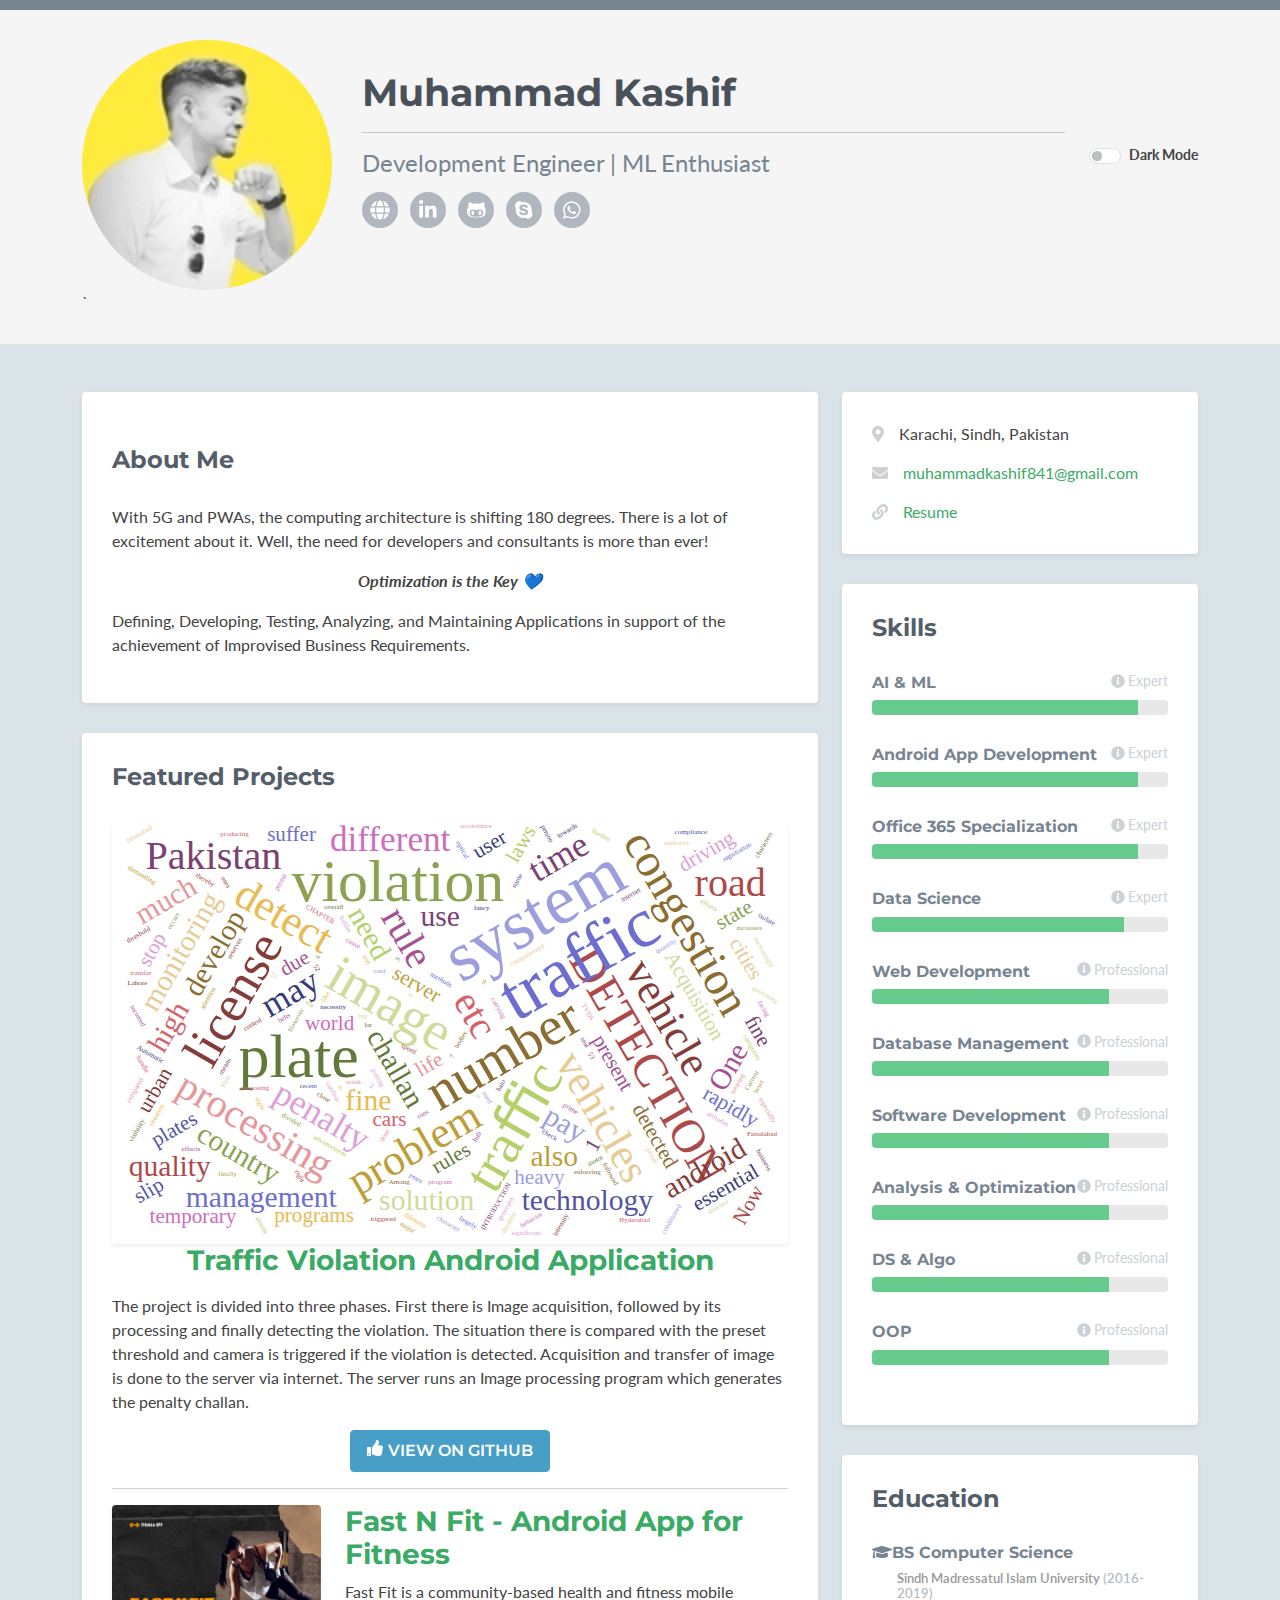
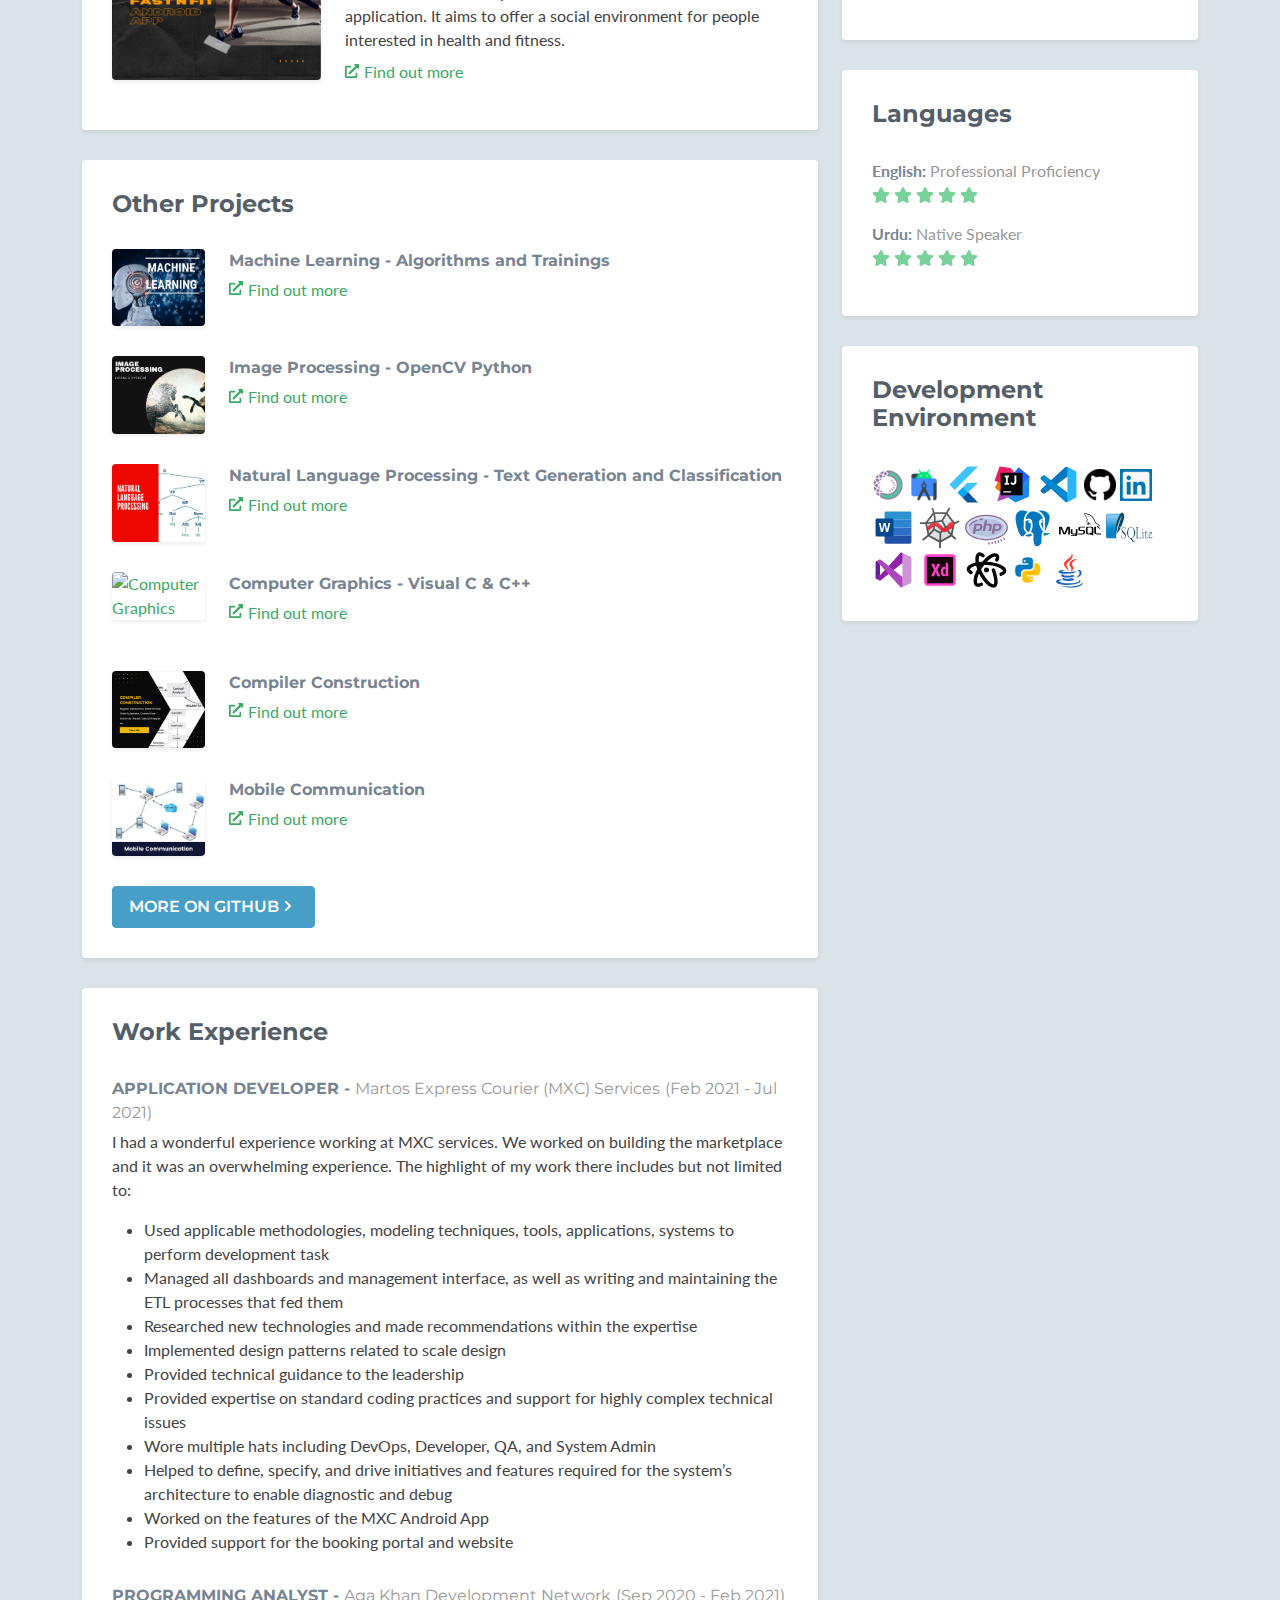
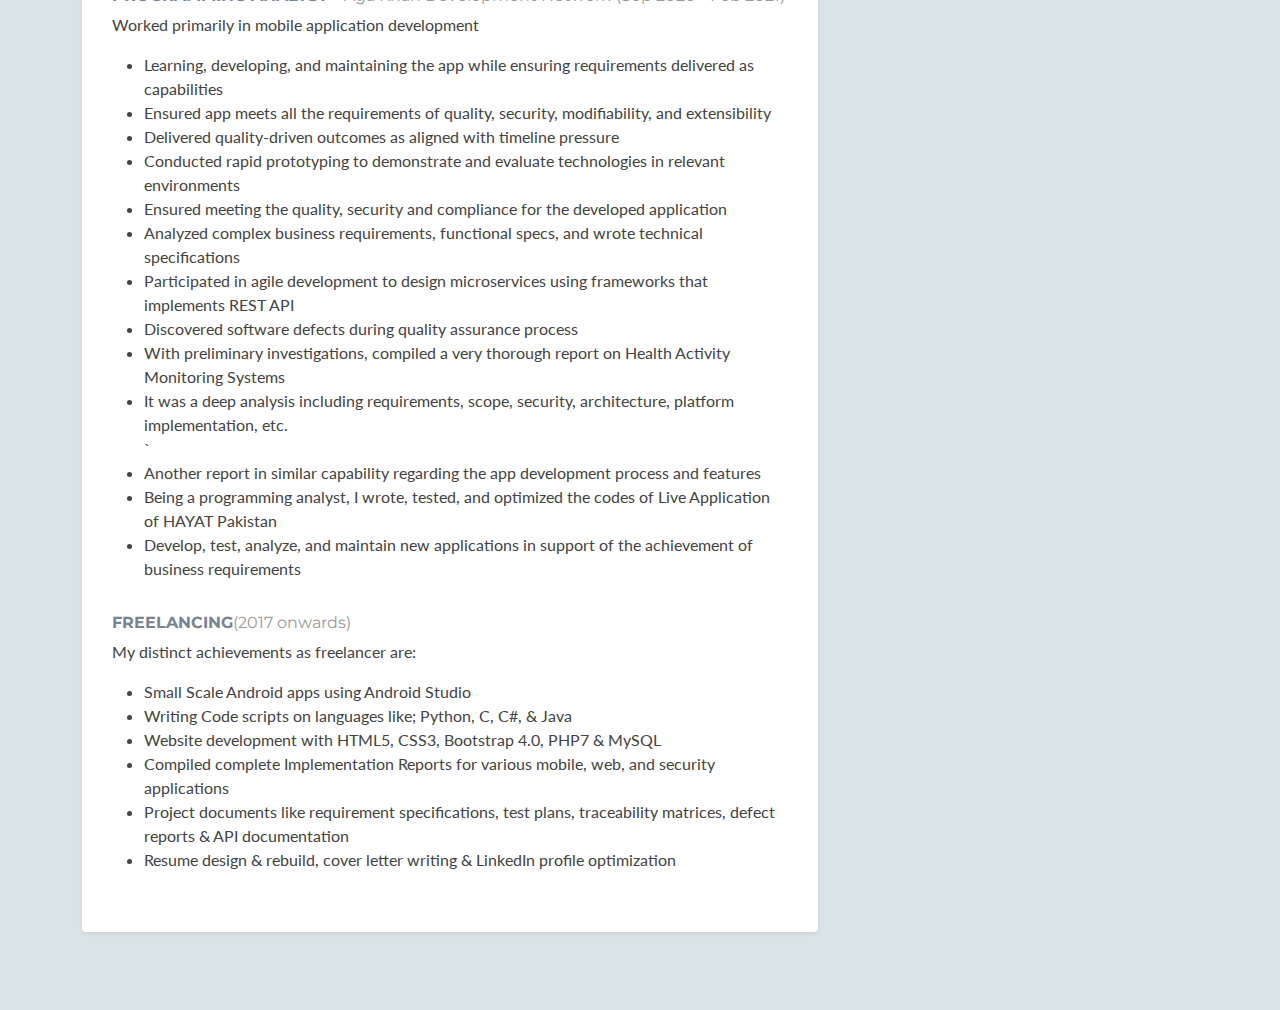
==== index.html @ ff256b2e "v1.0.04" ====
<!DOCTYPE html>
<html lang="en">
<head>
    <title>The Developer</title>
    <!-- Meta -->
    <meta charset="utf-8">
    <meta http-equiv="X-UA-Compatible" content="IE=edge">
    <meta name="viewport" content="width=device-width, initial-scale=1.0">
    <link rel="shortcut icon" href="favicon.jpg">  
    
    <link href='https://fonts.googleapis.com/css?family=Lato:300,400,300italic,400italic' rel='stylesheet' type='text/css'>
    <link href='https://fonts.googleapis.com/css?family=Montserrat:400,700' rel='stylesheet' type='text/css'> 
    
    <!-- FontAwesome JS -->
    <script defer src="assets/fontawesome/js/all.js"></script>
    
    <!-- Global CSS -->
    <link rel="stylesheet" href="assets/plugins/bootstrap/css/bootstrap.min.css">  
    
    <!-- github calendar css -->
    <link rel="stylesheet" href="assets/plugins/github-calendar/dist/github-calendar-responsive.css">
    <!-- github activity css -->  
    <link rel="stylesheet" href="https://cdnjs.cloudflare.com/ajax/libs/octicons/2.0.2/octicons.min.css">  
    <link rel="stylesheet" href="assets/plugins/github-activity/src/github-activity.css">

    <!-- Theme CSS -->  
    <link id="theme-style" rel="stylesheet" href="assets/css/styles.css">
    
</head> 

<body>
    <!-- ******HEADER****** --> 
    <header class="header">
        <div class="container">     
	        <div class="row align-items-center">
			    <div class="col">         
		            <img class="profile-image img-fluid float-start rounded-circle" src="assets/images/profile.png" alt="profile image" />
		            <div class="profile-content">
		                <h1 class="name">Muhammad Kashif</h1>
                        <hr class="divider" />
		                <h2 class="desc">Development Engineer | ML Enthusiast</h2>   
		                <ul class="social list-inline">
                            <li class="list-inline-item"><a href="https://kashifm777.github.io" target="_blank"><i class="fas fa-globe"></i></a></li>
		                    <li class="list-inline-item"><a href="https://www.linkedin.com/in/kashifm777/" target="_blank"><i class="fab fa-linkedin-in"></i></a></li>
		                    <li class="list-inline-item"><a href="https://github.com/kashifm777" target="_blank"><i class="fab fa-github-alt"></i></a></li>
                            <li class="list-inline-item"><a href="https://secure.skype.com/portal/profile" target="_blank"><i class="fab fa-skype"></i></a></li>
                            <li class="list-inline-item"><a href="tel:+923046928830" target="_blank"><i class="fab fa-whatsapp"></i></a></li>

		                </ul> 
		            </div><!--//profile-->
			    </div><!--//col-->

	            <div class="col-12 col-md-auto">
		            <div class="dark-mode-switch d-flex">
						<div class="form-check form-switch mx-auto mx-md-0">
							<input type="checkbox" class="form-check-input me-2" id="darkSwitch" />
							<label class="custom-control-label" for="darkSwitch">Dark Mode</label>
						</div>
			        </div><!--//dark-mode-switch-->     
	            </div><!--//col-->
	        </div><!--//row-->         `
        </div><!--//container-->
    </header><!--//header-->
    
    <div class="container sections-wrapper py-5">
        <div class="row">
            <div class="primary col-lg-8 col-12">
                <section class="about section">
                    <div class="section-inner shadow-sm rounded">
                        <h2 class="heading">About Me</h2>
                        <div class="content">
                            <p>With 5G and PWAs, the computing architecture is shifting 180 degrees. There is a lot of excitement about it. Well, the need for developers and consultants is more than ever!</p>
                            <center><b><i><p>Optimization is the Key 💙</p></i></b></center>
                            <p>Defining, Developing, Testing, Analyzing, and Maintaining Applications in support of the achievement of Improvised Business Requirements.</p>
                         
                        </div><!--//content-->
                    </div><!--//section-inner-->                 
                </section><!--//section-->
    
               <section class="featured section">
                    <div class="section-inner shadow-sm rounded">
                        <h2 class="heading">Featured Projects</h2>
                        <div class="content">    
                                               
                            <div class="item featured text-center">
                                
                                <div class="featured-image has-ribbon">
                                    <a href="https://github.com/kashifm777/Traffic-Violation-Detection-System-TVDS.git" target="_blank">
                                    <img class="img-fluid project-image rounded shadow-sm" src="assets/images/projects/TVDS-wordcloud.svg" alt="Wordcloud for Traffic Violation Detection Android Application" />
                                    </a>
                                    <!-- <div class="ribbon">
                                        <div class="text">New</div>
                                    </div> -->
                                </div>
                                
                                <h3 class="title mb-3"><a href="https://github.com/kashifm777/Traffic-Violation-Detection-System-TVDS.git" target="_blank">Traffic Violation Android Application</a></h3>
                                    
                                <div class="desc text-start">                                    
                                    <p>The project is divided into three phases. First there is Image acquisition, followed by its processing and finally detecting the violation. The situation there is compared with the preset threshold and camera is triggered if the violation is detected. Acquisition and transfer of image is done to the server via internet. The server runs an Image processing program which generates the penalty challan.</p>
                                </div><!--//desc-->         
                                <a class="btn btn-cta-secondary" href="https://github.com/kashifm777/Traffic-Violation-Detection-System-TVDS.git" target="_blank"><i class="fas fa-thumbs-up"></i>View on GitHub</a>                 
                            </div><!--//item-->

                            <hr class="divider" />
                            
                            <!-- Fast N Fit -->
                            <div class="item row">
                                <a class="col-md-4 col-12" href="https://github.com/kashifm777/Fast-Fit.git" target="_blank">
                                <img class="img-fluid project-image rounded shadow-sm" src="assets/images/projects/Fast N Fit.png" alt="Fast N Fit" />
                                </a>
                                <div class="desc col-md-8 col-12">
                                    <h3 class="title"><a href="https://github.com/kashifm777/Fast-Fit.git" target="_blank">Fast N Fit - Android App for Fitness</a></h3>
                                    <p class="mb-2">Fast Fit is a community-based health and fitness mobile application. It aims to offer a social environment for people interested in health and fitness.</p>
                                    <p><a class="more-link" href="https://github.com/kashifm777/Fast-Fit.git" target="_blank"><i class="fas fa-external-link-alt"></i>Find out more</a></p>
                                </div><!--//desc-->                          
                            </div><!--//item-->
                        
                        </div><!--//content-->  
                    </div><!--//section-inner-->                
                </section><!--//section-->
                
                <section class="projects section">
                    <div class="section-inner shadow-sm rounded">
                        <h2 class="heading">Other Projects</h2>
                        <div class="content">

                            <!-- Machine Learning -->
                            <div class="item row">
                                <a class="col-md-2 col-12" href="https://github.com/kashifm777/Machine-Learning.git" target="_blank">
                                <img class="img-fluid project-image rounded shadow-sm" src="assets/images/projects/ML.png" alt="Machine Learning" />
                                </a>
                                <div class="desc col-md-10 col-12">
                                    <h3 class="title">Machine Learning - Algorithms and Trainings</h3>
                                    <p><a class="more-link" href="https://github.com/kashifm777/Machine-Learning.git" target="_blank"><i class="fas fa-external-link-alt"></i>Find out more</a></p>
                                </div><!--//desc-->                          
                            </div><!--//item-->

                            <!-- Image Processing -->
                            <div class="item row">
                                <a class="col-md-2 col-12" href="https://github.com/kashifm777/Image-Processing.git" target="_blank">
                                <img class="img-fluid project-image rounded shadow-sm" src="assets/images/projects/Image Processing.png" alt="Image Processing" />
                                </a>
                                <div class="desc col-md-10 col-12">
                                    <h3 class="title">Image Processing - OpenCV Python</h3>
                                    <p><a class="more-link" href="https://github.com/kashifm777/Image-Processing.git" target="_blank"><i class="fas fa-external-link-alt"></i>Find out more</a></p>
                                </div><!--//desc-->                          
                            </div><!--//item-->
                            
                            <!-- Natural Language Processing -->
                            <div class="item row">
                                <a class="col-md-2 col-12" href="https://github.com/kashifm777/Natural-Language-Processing.git" target="_blank">
                                <img class="img-fluid project-image rounded shadow-sm" src="assets/images/projects/NLP.png" alt="Natural Language Processing" />
                                </a>
                                <div class="desc col-md-10 col-12">
                                    <h3 class="title">Natural Language Processing - Text Generation and Classification</h3>
                                    <p><a class="more-link" href="https://github.com/kashifm777/Natural-Language-Processing.git" target="_blank"><i class="fas fa-external-link-alt"></i>Find out more</a></p>
                                </div><!--//desc-->                          
                            </div><!--//item-->

                            <!-- Computer Graphics -->
                            <div class="item row">
                                <a class="col-md-2 col-12" href="https://github.com/kashifm777/Computer-Graphics.git" target="_blank">
                                <img class="img-fluid project-image rounded shadow-sm" src="assets/images/projects/CG.png" alt="Computer Graphics" />
                                </a>
                                <div class="desc col-md-10 col-12">
                                    <h3 class="title">Computer Graphics - Visual C & C++</h3>
                                    <p><a class="more-link" href="https://github.com/kashifm777/Computer-Graphics.git" target="_blank"><i class="fas fa-external-link-alt"></i>Find out more</a></p>
                                </div><!--//desc-->                          
                            </div><!--//item-->

                            <!-- Compiler Construction -->
                            <div class="item row">
                                <a class="col-md-2 col-12" href="https://github.com/kashifm777/Compiler-Construction.git" target="_blank">
                                <img class="img-fluid project-image rounded shadow-sm" src="assets/images/projects/CC.png" alt="Compiler Construction" />
                                </a>
                                <div class="desc col-md-10 col-12">
                                    <h3 class="title">Compiler Construction</h3>
                                    <p><a class="more-link" href="https://github.com/kashifm777/Compiler-Construction.git" target="_blank"><i class="fas fa-external-link-alt"></i>Find out more</a></p>
                                </div><!--//desc-->                          
                            </div><!--//item-->

                            <!-- Mobile Communication -->
                            <div class="item row">
                                <a class="col-md-2 col-12" href="https://github.com/kashifm777/Mobile-Communication.git" target="_blank">
                                <img class="img-fluid project-image rounded shadow-sm" src="assets/images/projects/MC.png" alt="Mobile Communication" />
                                </a>
                                <div class="desc col-md-10 col-12">
                                    <h3 class="title">Mobile Communication</h3>
                                    <p><a class="more-link" href="https://github.com/kashifm777/Mobile-Communication.git" target="_blank"><i class="fas fa-external-link-alt"></i>Find out more</a></p>
                                </div><!--//desc-->                          
                            </div><!--//item-->
                            
                            <a class="btn btn-cta-secondary" href="https://github.com/kashifm777">More on GitHub <i class="fas fa-chevron-right pt-1"></i></a>
                            
                        </div><!--//content-->  
                    </div><!--//section-inner-->                 
                </section><!--//section-->
                
                <section class="experience section">
                    <div class="section-inner shadow-sm rounded">
                        <h2 class="heading">Work Experience</h2>
                        <div class="content">

                            <div class="item">
                                <h3 class="title">APPLICATION DEVELOPER - <span class="place">Martos Express Courier (MXC) Services</span> <span class="year">(Feb 2021 - Jul 2021)</span></h3>
                                <p>I had a wonderful experience working at MXC services. We worked on building the marketplace and it was an overwhelming experience. The highlight of my work there includes but not limited to:</p>
                                <ul>
                                    <li>Used applicable methodologies, modeling techniques, tools, applications, systems to perform development task</li>
                                    <li>Managed all dashboards and management interface, as well as writing and maintaining the ETL processes that fed them</li>
                                    <li>Researched new technologies and made recommendations within the expertise</li>
                                    <li>Implemented design patterns related to scale design</li>
                                    <li>Provided technical guidance to the leadership</li>
                                    <li>Provided expertise on standard coding practices and support for highly complex technical issues</li>
                                    <li>Wore multiple hats including DevOps, Developer, QA, and System Admin</li>
                                    <li>Helped to define, specify, and drive initiatives and features required for the system’s architecture to enable diagnostic and debug</li>
                                    <li>Worked on the features of the MXC Android App</li>
                                    <li>Provided support for the booking portal and website</li>
                                </ul>
                            </div><!--//item-->

                            <div class="item">
                                <h3 class="title">PROGRAMMING ANALYST - <span class="place">Aga Khan Development Network</span> <span class="year">(Sep 2020 - Feb 2021)</span></h3>
                                <p>Worked primarily in mobile application development</p>
                                <ul>
                                    <li>Learning, developing, and maintaining the app while ensuring requirements delivered as capabilities</li>
                                    <li>Ensured app meets all the requirements of quality, security, modifiability, and extensibility</li>
                                    <li>Delivered quality-driven outcomes as aligned with timeline pressure</li>
                                    <li>Conducted rapid prototyping to demonstrate and evaluate technologies in relevant environments</li>
                                    <li>Ensured meeting the quality, security and compliance for the developed application</li>
                                    <li>Analyzed complex business requirements, functional specs, and wrote technical specifications</li>
                                    <li>Participated in agile development to design microservices using frameworks that implements REST API</li>
                                    <li>Discovered software defects during quality assurance process</li>
                                    <li>With preliminary investigations, compiled a very thorough report on Health Activity Monitoring Systems</li>
                                    <li>It was a deep analysis including requirements, scope, security, architecture, platform implementation, etc.</li>`
                                    <li>Another report in similar capability regarding the app development process and features</li>
                                    <li>Being a programming analyst, I wrote, tested, and optimized the codes of Live Application of HAYAT Pakistan</li>
                                    <li>Develop, test, analyze, and maintain new applications in support of the achievement of business requirements</li>
                                </ul>
                            </div><!--//item-->
                            
                            <div class="item">
                                <h3 class="title">FREELANCING<span class="year">(2017 onwards)</span></h3>
                                <p>My distinct achievements as freelancer are:</p>
                                <ul>
                                    <li>Small Scale Android apps using Android Studio</li>
                                    <li>Writing Code scripts on languages like; Python, C, C#, & Java</li>
                                    <li>Website development with HTML5, CSS3, Bootstrap 4.0, PHP7 & MySQL</li>
                                    <li>Compiled complete Implementation Reports for various mobile, web, and security applications </li>
                                    <li>Project documents like requirement specifications, test plans, traceability matrices, defect reports & API documentation</li>
                                    <li>Resume design & rebuild, cover letter writing & LinkedIn profile optimization </li>
                                </ul>
                            </div><!--//item-->
                            
                        </div><!--//content-->  
                    </div><!--//section-inner-->                 
                </section><!--//section-->
            </div><!--//primary-->

            <div class="secondary col-lg-4 col-12">
                 <aside class="info aside section">
                    <div class="section-inner shadow-sm rounded">
                        <h2 class="heading sr-only">Basic Information</h2>
                        <div class="content">
                            <ul class="list-unstyled">
                                <li><i class="fas fa-map-marker-alt"></i><span class="sr-only">Location:</span>Karachi, Sindh, Pakistan</li>
                                <li><i class="fas fa-envelope"></i><span class="sr-only">Email:</span><a href="mailto:muhammadkashif841@gmail.com">muhammadkashif841@gmail.com</a></li>
                                <li><i class="fas fa-link"></i><span class="sr-only">Website:</span><a href="https://drive.google.com/file/d/1imr4OR6tXhE0sxUTLvuQsfo_2M11fZoi/view?usp=sharing" target="_blank">Resume</a></li>
                            </ul>
                        </div><!--//content-->  
                    </div><!--//section-inner-->                 
                </aside><!--//aside-->
                
                <aside class="skills aside section">
                    <div class="section-inner shadow-sm rounded">
                        <h2 class="heading">Skills</h2>
                        <div class="content">
                            <p class="intro"></p>
                            
                            <div class="skillset">
                               
                                <div class="item">
                                    <h3 class="level-title">AI &amp; ML<span class="level-label" data-bs-toggle="tooltip" data-bs-placement="left" title="Artificial Intelligence and Machine Learning"><i class="fas fa-info-circle"></i>Expert</span></h3>
                                    <div class="level-bar progress">
									    <div class="progress-bar level-bar-inner" role="progressbar" style="width: 90%" aria-valuenow="90"  aria-valuemin="0" aria-valuemax="90"></div>
									</div><!--//level-bar-->                               
                                </div><!--//item-->
                                
                                <div class="item">
                                    <h3 class="level-title">Android App Development<span class="level-label" data-bs-toggle="tooltip" data-bs-placement="left" title="Android Application Development with Flutter and Java "><i class="fas fa-info-circle"></i>Expert</span></h3>
                                    <div class="level-bar progress">
									    <div class="progress-bar level-bar-inner" role="progressbar" style="width: 90%" aria-valuenow="90"  aria-valuemin="0" aria-valuemax="90"></div>
									</div><!--//level-bar-->                                   
                                </div><!--//item-->
                                
                                <div class="item">
                                    <h3 class="level-title">Office 365 Specialization<span class="level-label" data-bs-toggle="tooltip" data-bs-placement="left" title="Microsoft Office 365 Specialization"><i class="fas fa-info-circle"></i>Expert</span></h3>
                                    <div class="level-bar progress">
									    <div class="progress-bar level-bar-inner" role="progressbar" style="width: 90%" aria-valuenow="90"  aria-valuemin="0" aria-valuemax="90"></div>
									</div><!--//level-bar-->                                  
                                </div><!--//item-->

                                <div class="item">
                                    <h3 class="level-title">Data Science<span class="level-label" data-bs-toggle="tooltip" data-placement="left" title="Data Science and Web scraping"><i class="fas fa-info-circle"></i>Expert</span></h3>
                                    <div class="level-bar progress">
									    <div class="progress-bar level-bar-inner" role="progressbar" style="width: 85%" aria-valuenow="85"  aria-valuemin="0" aria-valuemax="85"></div>
									</div><!--//level-bar-->                                  
                                </div><!--//item-->

                                <div class="item">
                                    <h3 class="level-title">Web Development<span class="level-label" data-bs-toggle="tooltip" data-bs-placement="left" title="Website Development with HTML5, CSS3, Bootstrap & PHP "><i class="fas fa-info-circle"></i>Professional</span></h3>
                                    <div class="level-bar progress">
									    <div class="progress-bar level-bar-inner" role="progressbar" style="width: 80%" aria-valuenow="80"  aria-valuemin="0" aria-valuemax="80"></div>
									</div><!--//level-bar-->                                  
                                </div><!--//item-->

                                <div class="item">
                                    <h3 class="level-title">Database Management<span class="level-label" data-bs-toggle="tooltip" data-placement="left" title="Database Management Systems (Postgresql, MySQL, SQLite)"><i class="fas fa-info-circle"></i>Professional</span></h3>
                                    <div class="level-bar progress">
									    <div class="progress-bar level-bar-inner" role="progressbar" style="width: 80%" aria-valuenow="80"  aria-valuemin="0" aria-valuemax="80"></div>
									</div><!--//level-bar-->                                  
                                </div><!--//item-->

                                <div class="item">
                                    <h3 class="level-title">Software Development<span class="level-label" data-bs-toggle="tooltip" data-placement="left" title="Software Development and Management Lifecycle"><i class="fas fa-info-circle"></i>Professional</span></h3>
                                    <div class="level-bar progress">
									    <div class="progress-bar level-bar-inner" role="progressbar" style="width: 80%" aria-valuenow="80"  aria-valuemin="0" aria-valuemax="80"></div>
									</div><!--//level-bar-->                                  
                                </div><!--//item-->
                                
                                <div class="item">
                                    <h3 class="level-title">Analysis &amp; Optimization<span class="level-label" data-bs-toggle="tooltip" data-placement="left" title="Programming Analysis and Code Optimization"><i class="fas fa-info-circle"></i>Professional</span></h3>
                                    <div class="level-bar progress">
									    <div class="progress-bar level-bar-inner" role="progressbar" style="width: 80%" aria-valuenow="80"  aria-valuemin="0" aria-valuemax="80"></div>
									</div><!--//level-bar-->                                  
                                </div><!--//item-->

                                <div class="item">
                                    <h3 class="level-title">DS &amp; Algo<span class="level-label" data-bs-toggle="tooltip" data-placement="left" title="Data Structures and Algorithms"><i class="fas fa-info-circle"></i>Professional</span></h3>
                                    <div class="level-bar progress">
									    <div class="progress-bar level-bar-inner" role="progressbar" style="width: 80%" aria-valuenow="80"  aria-valuemin="0" aria-valuemax="80"></div>
									</div><!--//level-bar-->                                  
                                </div><!--//item-->

                                <div class="item">
                                    <h3 class="level-title">OOP<span class="level-label" data-bs-toggle="tooltip" data-placement="left" title="Object Oriented Programming"><i class="fas fa-info-circle"></i>Professional</span></h3>
                                    <div class="level-bar progress">
									    <div class="progress-bar level-bar-inner" role="progressbar" style="width: 80%" aria-valuenow="80"  aria-valuemin="0" aria-valuemax="80"></div>
									</div><!--//level-bar-->                                  
                                </div><!--//item-->
                            </div>              
                        </div><!--//content-->  
                    </div><!--//section-inner-->                 
                </aside><!--//section-->

                <aside class="education aside section">
                    <div class="section-inner shadow-sm rounded">
                        <h2 class="heading">Education</h2>
                        <div class="content">
                            <div class="item">                      
                                <h3 class="title"><i class="fas fa-graduation-cap"></i>BS Computer Science</h3>
                                <h4 class="university">Sindh Madressatul Islam University <span class="year">(2016-2019)</span></h4>
                            </div><!--//item-->
                        </div><!--//content-->
                    </div><!--//section-inner-->
                </aside><!--//section-->
                            
                <aside class="languages aside section">
                    <div class="section-inner shadow-sm rounded">
                        <h2 class="heading">Languages</h2>
                        <div class="content">
                            <ul class="list-unstyled">
                                <li class="item">
                                    <span class="title"><strong>English:</strong></span>
                                    <span class="level">Professional Proficiency <br class="visible-xs"/> <i class="fas fa-star"></i> <i class="fas fa-star"></i> <i class="fas fa-star"></i> <i class="fas fa-star"></i> <i class="fas fa-star"></i> </span>
                                </li><!--//item-->
                                <li class="item">
                                    <span class="title"><strong>Urdu:</strong></span>
                                    <span class="level">Native Speaker <br class="visible-sm visible-xs"/> <i class="fas fa-star"></i> <i class="fas fa-star"></i> <i class="fas fa-star"></i> <i class="fas fa-star"></i> <i class="fas fa-star"></i></span>
                                </li><!--//item-->
                            </ul>
                        </div><!--//content-->
                    </div><!--//section-inner-->
                </aside><!--//section-->
                
                <aside class="dev envaside section">
                    <div class="section-inner shadow-sm rounded">
                        <h2 class="heading">Development Environment</h2>
                        <!-- first row -->
                        <a href="https://www.anaconda.com"><img class="development-icon" src="assets/images/icons/anaconda.png" alt="Anaconda icon" /></a>
                        <a href="https://developer.android.com"><img class="development-icon" src="assets/images/icons/android.png" alt="Android Studio icon" /></a>
                        <a href="https://flutter.dev"><img class="development-icon" src="assets/images/icons/flutter.svg" alt="Flutter icon" /></a>
                        <a href="https://www.jetbrains.com/idea/"><img class="development-icon" src="assets/images/icons/intellij-idea.svg" alt="intellij-idea" /></a>
                        <a href="https://code.visualstudio.com"><img class="development-icon" src="assets/images/icons/visual-studio-code-2019.svg" alt="visual-studio-code icon" /></a>
                        <a href="https://github.com"><img class="development-icon" src="assets/images/icons/github.png" alt="GitHub icon" /></a>
                        <a href="https://www.linkedin.com"><img class="development-icon" src="assets/images/icons/linkedin.png" alt="LinkedIn icon" /></a>

                        <!-- second row -->
                        <a href="https://www.office.com/launch/word"><img class="development-icon" src="assets/images/icons/microsoft-word-2019.svg" alt="MS Word Icon" /></a>
                        <a href="https://www.spyder-ide.org"><img class="development-icon" src="assets/images/icons/spyder-ide.svg" alt="Spyder Icon" /></a>
                        <a href="https://www.php.net"><img class="development-icon" src="assets/images/icons/php-logo.svg" alt="php icon" /></a>
                        <a href="https://www.postgresql.org"><img class="development-icon" src="assets/images/icons/postgresql.svg" alt="PostgreSQL icon" /></a>
                        <a href="https://www.mysql.com"><img class="development-icon" src="assets/images/icons/mysql-logo.svg" alt="MySQL icon" /></a>
                        <a href="https://www.sqlite.org"><img class="development-icon" src="assets/images/icons/sqlite.png" alt="SQLite icon" /></a>
                        <a href="https://visualstudio.microsoft.com/"><img class="development-icon" src="assets/images/icons/visual-studio-2019.svg " alt="Visual Studio icon" /></a>
                
                        <!-- third row -->
                        <a href="https://www.adobe.com/products/xd.html"><img class="development-icon" src="assets/images/icons/adobe-xd.svg" alt="adobe xd icon" /></a>
                        <a href="https://atom.io"><img class="development-icon" src="assets/images/icons/atom-editor.svg" alt="atom icon" /></a>
                        <a href="https://www.python.org"><img class="development-icon" src="assets/images/icons/python.png" alt="Python icon" /></a>
                        <a href="https://www.java.com/"><img class="development-icon" src="assets/images/icons/java.svg" alt="Java Icon" /></a>                        
                    </div><!--//section-inner-->
                </aside><!--//section-->
            </div><!--//secondary-->    
        </div><!--//row-->
    </div><!--//masonry-->
    
    
 
    <!-- Javascript -->          
    <script type="text/javascript" src="assets/plugins/popper.min.js"></script> 
    <script type="text/javascript" src="assets/plugins/bootstrap/js/bootstrap.min.js"></script>    
    <script type="text/javascript" src="assets/plugins/vanilla-rss/dist/rss.global.min.js"></script>  
    
    <!-- Custom js -->
    <script type="text/javascript" src="assets/js/main.js"></script>

    <script type="text/javascript" src="assets/plugins/dark-mode-switch/dark-mode-switch.min.js"></script> 

    <!-- github calendar plugin -->
    <script type="text/javascript" src="assets/plugins/github-calendar/dist/github-calendar.min.js"></script>

    <!-- github activity plugin -->
    <script type="text/javascript" src="//cdnjs.cloudflare.com/ajax/libs/mustache.js/0.7.2/mustache.min.js"></script>
    <script type="text/javascript" src="assets/plugins/github-activity/src/github-activity.js"></script>

               
</body>
</html>
---- assets/plugins/github-calendar/dist/github-calendar-responsive.css ----
:root {
  --color-calendar-graph-day-bg: #dddbdb;
  --color-calendar-graph-day-L1-bg: #39dd34;
  --color-calendar-graph-day-L2-bg: #45a045;
  --color-calendar-graph-day-L3-bg: #047526;
  --color-calendar-graph-day-L4-bg: #0a4208;
}

rect.ContributionCalendar-day[data-level='0'] {
    fill: var(--color-calendar-graph-day-bg);
}

rect.ContributionCalendar-day[data-level='1'] {
    fill: var(--color-calendar-graph-day-L1-bg);
}

rect.ContributionCalendar-day[data-level='2'] {
    fill: var(--color-calendar-graph-day-L2-bg);
}

rect.ContributionCalendar-day[data-level='3'] {
    fill: var(--color-calendar-graph-day-L3-bg);
}

rect.ContributionCalendar-day[data-level='4'] {
    fill: var(--color-calendar-graph-day-L4-bg);
}

.calendar .width-full > .float-left {
    display: none;
}

.calendar {
    font-family: Helvetica, arial;
    border: 1px solid #DDDDDD;
    border-radius: 3px;
    min-height: 243px;
    text-align: center;
    margin: 0 auto;
}

.calendar-graph text.wday,
.calendar-graph text.month {
    font-size: 10px;
    fill: #aaa;
}

.contrib-legend {
    text-align: right;
    padding: 0 14px 10px 0;
    display: inline-block;
    float: right;
}

.contrib-legend .legend {
    display: inline-block;
    list-style: none;
    margin: 0 5px;
    position: relative;
    bottom: -1px;
    padding: 0;
}

.contrib-legend .legend li {
    display: inline-block;
    width: 10px;
    height: 10px;
}

.text-small {
    font-size: 12px;
    color: #767676;
}

.calendar-graph {
    padding: 5px 0 0;
    text-align: center;
}

.contrib-column {
    padding: 15px 0;
    text-align: center;
    border-left: 1px solid #ddd;
    border-top: 1px solid #ddd;
    font-size: 11px;
}

.contrib-column-first {
    border-left: 0;
}

.table-column {
    display: table-cell;
    width: 1%;
    padding-right: 10px;
    padding-left: 10px;
    vertical-align: top;
}

.contrib-number {
    font-weight: 300;
    line-height: 1.3em;
    font-size: 24px;
    display: block;
    color: #333;
}

.calendar img.spinner {
    width: 70px;
    margin-top: 50px;
    min-height: 70px;
}

.monospace {
    text-align: center;
    color: #000;
    font-family: monospace;
}

.monospace a {
    color: #1D75AB;
    text-decoration: none;
}

.contrib-footer {
    font-size: 11px;
    padding: 0 10px 12px;
    text-align: left;
    width: 100%;
    box-sizing: border-box;
    height: 26px;
}

.left.text-muted {
    float: left;
    margin-left: 9px;
    color: #767676;
}
.left.text-muted a {
    color: #4078c0;
    text-decoration: none;
}
.left.text-muted a:hover,
.monospace a:hover {
    text-decoration: underline;
}

h2.f4.text-normal.mb-3 {
    display: none;
}

.float-left.text-gray {
    float: left;
}
#user-activity-overview{
    display:none;
}

.day-tooltip {
    white-space: nowrap;
    position: absolute;
    z-index: 99999;
    padding: 10px;
    font-size: 12px;
    color: #959da5;
    text-align: center;
    background: rgba(0,0,0,.85);
    border-radius: 3px;
    display: none;
    pointer-events: none;
}
.day-tooltip strong {
    color: #dfe2e5;
}
.day-tooltip.is-visible {
    display: block;
}
.day-tooltip:after {
    position: absolute;
    bottom: -10px;
    left: 50%;
    width: 5px;
    height: 5px;
    box-sizing: border-box;
    margin: 0 0 0 -5px;
    content: " ";
    border: 5px solid transparent;
    border-top-color: rgba(0,0,0,.85)
}

text.ContributionCalendar-label {
    fill: #ccc;
    font-size: 11px;
}
---- assets/plugins/github-activity/src/github-activity.css ----
/*!
 * GitHub Activity Stream - v0.1.4 - 10/7/2015
 * https://github.com/caseyscarborough/github-activity
 *
 * Copyright (c) 2015 Casey Scarborough
 * MIT License
 * http://opensource.org/licenses/MIT
 */

.gha-feed {
  width: 100%;
  height: 100%;
  background: #fff;
  font-weight: bold;
  font-size: 14px;
  font-family: Helvetica, arial, freesans, clean, sans-serif;
  line-height: 1.3;
  overflow-y: auto;
  border: 1px solid #ddd;
}

.gha-feed, .gha-feed h2, .gha-feed h3, .gha-feed p, .gha-feed ul, .gha-feed li {
  margin: 0;
  padding: 0;
}

.gha-feed ul {
  list-style-type: none;
  padding: 0;
  margin: 0;
}

.gha-feed li {
  list-style-type: none;
  line-height: 1.4;
}

.gha-feed small{
  color: #666;
  font-weight: normal;
  font-size: 13px;
}

.gha-feed small a {
  font-weight: normal;
}

.gha-feed small a .more-commits { font-size: 11px; }

span.gha-time {
  color: #bbb;
  font-weight: normal; 
  font-size: 12px; 
}

.gha-feed a {
  color: #4183c4;
  text-decoration: none;
  font-weight: bold;
}

.gha-feed a:hover {
  text-decoration: underline;
}

.gha-feed pre {
  padding: 0;
  border: 0;
  border-radius: 0;
  box-shadow: 1px 1px 4px #bbb;
  color: white;
}

.gha-header {
  position: absolute;
  top: 1px;
  left: 1px;
  width: calc(100% - 20px);
  padding: 10px;
  height: 67px;
  border-bottom: 1px solid #ddd;
  background: #ffffff; /* Old browsers */
  background: -moz-linear-gradient(top,  #ffffff 0%, #f4f4f4 100%); /* FF3.6+ */
  background: -webkit-gradient(linear, left top, left bottom, color-stop(0%,#ffffff), color-stop(100%,#f4f4f4)); /* Chrome,Safari4+ */
  background: -webkit-linear-gradient(top,  #ffffff 0%,#f4f4f4 100%); /* Chrome10+,Safari5.1+ */
  background: -o-linear-gradient(top,  #ffffff 0%,#f4f4f4 100%); /* Opera 11.10+ */
  background: -ms-linear-gradient(top,  #ffffff 0%,#f4f4f4 100%); /* IE10+ */
  background: linear-gradient(to bottom,  #ffffff 0%,#f4f4f4 100%); /* W3C */
  filter: progid:DXImageTransform.Microsoft.gradient( startColorstr='#ffffff', endColorstr='#f4f4f4',GradientType=0 ); /* IE6-9 */
}

.gha-footer {
  position: absolute;
  bottom: -1px;
  left: 1px;
  padding: 5px;
  border-top: 1px solid #ddd;
  height: 16px;
  width: calc(100% - 15px);
  background: #ffffff; /* Old browsers */
  background: -moz-linear-gradient(top,  #ffffff 0%, #f4f4f4 100%); /* FF3.6+ */
  background: -webkit-gradient(linear, left top, left bottom, color-stop(0%,#ffffff), color-stop(100%,#f4f4f4)); /* Chrome,Safari4+ */
  background: -webkit-linear-gradient(top,  #ffffff 0%,#f4f4f4 100%); /* Chrome10+,Safari5.1+ */
  background: -o-linear-gradient(top,  #ffffff 0%,#f4f4f4 100%); /* Opera 11.10+ */
  background: -ms-linear-gradient(top,  #ffffff 0%,#f4f4f4 100%); /* IE10+ */
  background: linear-gradient(to bottom,  #ffffff 0%,#f4f4f4 100%); /* W3C */
  filter: progid:DXImageTransform.Microsoft.gradient( startColorstr='#ffffff', endColorstr='#f4f4f4',GradientType=0 ); /* IE6-9 */
  color: #495961;
  font-size: 13px;
  padding-left: 10px;
}

.gha-footer a {
  float: right;
  color: #495961;
  padding-right: 20px;
  font-size: 13px;
  font-weight: bold;
}

.gha-footer a:hover { text-decoration: none; }
.gha-header a:hover { text-decoration: none; }

.gha-github-icon {
  display: inline;
  float: left;
  padding: 9px 0 0;
  width: 35px;
  height: 35px;
  color: #495961;
}

.gha-github-icon .octicon {
  font: normal normal 40px octicons;
}

.gha-gravatar {
  display: inline;
  float: right;
  margin-right: 10px;
  padding-right: 20px;
  max-width: 60px;
  height: 67px;
}

.gha-gravatar img {
  padding: 3px;
  width: 100%;
  border: 1px solid #ddd;
  box-shadow: 1px 1px 3px #ccc;
}

.gha-activity {
  clear: both;
  padding: 10px 0;
  width: 100%;
  border-bottom: 1px solid #ddd;
}


.gha-activity.gha-small {
  font-weight: normal;
  font-size: 13px;
}

.gha-activity.gha-small a {
  font-weight: normal;
}

.gha-activity.gha-small span {
  font-size: 16px;
}

.gha-activity:last-child {
  padding-bottom: 100px;
}

.gha-repo {
  clear: both;
  padding: 10px 0;
  width: 100%;
  border-bottom: 1px solid #ddd;
}

.gha-activity-icon .octicon{
  display: inline;
  float: left;
  clear: both;
  margin: 6px auto; 
  width: 50px;
  color: #bbb;
  text-align: center;
  font: normal normal 30px octicons;
}

.gha-activity-icon .gha-small {
  font-size: 16px;
}

.gha-message {
  display: inline-block;
  float: left;
  width: calc(100% - 50px);
}

.gha-message-commits { font-size: 11px; }

.gha-message-merge {
  padding: 3px 7px;
  border-radius: 3px;
  background: #e8f1f6;
  color: rgba(0,0,0,0.5);
  font-size: 12px;
  line-height: 2.0;
}

.gha-sha {
  font-size: 12px;
  font-family: Consolas, "Liberation Mono", Courier, monospace;
}

.gha-gravatar-small {
  float: left;
  margin-right: 6px;
  width: 30px;
}

.gha-gravatar-commit {
  margin-bottom: -3px;
  border-radius: 2px;
}

.gha-gravatar-user { float: left; }

.gha-user-info {
  display: inline-block;
  float: left;
  margin: 0 auto;
  padding: 6px 10px 5px;
  color: #495961;
  font-size: 20px;
}

.gha-user-info a { color: #495961; }
.gha-user-info p a { font-weight: 100; }

.gha-without-name {
  padding-top: 20px;
  padding-left: 15px;
}

.gha-info {
  margin: 15px;
  padding: 10px;
  border: 1px solid #e4e4c6;
  border-radius: 4px;
  background: #ffffde;
  color: #6d6d4b;
  font-weight: normal;
  font-size: 13px;
}

.gha-time {
  color: #bbb;
  font-weight: normal; 
  font-size: 12px; 
}

.gha-clear { clear: both; }
.gha-muted { color: #666; }
.gha-push  { height: 87px; }
.gha-push-small  { height: 26px; }
---- assets/css/styles.css ----
/*!   
 * Template Name: Developer - Portfolio Landing Page Bootstrap 5 Template for Developers
 * Version: Bootstrap 5 v1.0
 * Author: Xiaoying Riley
 * Twitter: @3rdwave_themes
 * Copyright: 3rd Wave Media Ltd.
 * Website: https://themes.3rdwavemedia.com/
*/
body {
  font-family: 'Lato', arial, sans-serif;
  color: #434343;
  background: #DAE3E7;
  font-size: 16px;
  -webkit-font-smoothing: antialiased;
  -moz-osx-font-smoothing: grayscale;
}

h1, h2, h3, h4, h5, h6 {
  font-family: 'Montserrat', sans-serif;
  font-weight: 700;
  color: #778492;
}

a {
  color: #3AAA64;
  -webkit-transition: all 0.4s ease-in-out;
  -moz-transition: all 0.4s ease-in-out;
  -ms-transition: all 0.4s ease-in-out;
  -o-transition: all 0.4s ease-in-out;
  text-decoration: none;
}

a:hover {
  text-decoration: underline;
  color: #2d844e;
}

a:focus {
  text-decoration: none;
}

.btn, a.btn {
  -webkit-transition: all 0.4s ease-in-out;
  -moz-transition: all 0.4s ease-in-out;
  -ms-transition: all 0.4s ease-in-out;
  -o-transition: all 0.4s ease-in-out;
  font-family: 'Montserrat', arial, sans-serif;
  padding: 8px 16px;
  font-weight: bold;
}

.btn .svg-inline--fa, a.btn .svg-inline--fa {
  margin-right: 5px;
  position: relative;
  top: -2px;
}

.btn:hover, a.btn:hover {
  text-decoration: none;
}

.btn:focus, a.btn:focus {
  color: #fff;
  box-shadow: none;
}

a.btn-cta-primary, .btn-cta-primary {
  background: #54ba4e;
  border: 1px solid #54ba4e;
  color: #fff;
  font-weight: 600;
  text-transform: uppercase;
}

a.btn-cta-primary:hover, .btn-cta-primary:hover {
  background: #49ac43;
  border: 1px solid #49ac43;
  color: #fff;
}

a.btn-cta-secondary, .btn-cta-secondary {
  background: #479FC8;
  border: 1px solid #479FC8;
  color: #fff;
  font-weight: 600;
  text-transform: uppercase;
}

a.btn-cta-secondary:hover, a.btn-cta-secondary:not(:disabled):not(.disabled):active:focus, .btn-cta-secondary:hover, .btn-cta-secondary:not(:disabled):not(.disabled):active:focus {
  background: #3893bd;
  border: 1px solid #3893bd;
  color: #fff;
  box-shadow: none;
}

.text-highlight {
  color: #32383e;
}

.badge-theme {
  background: #3AAA64;
  font-size: 12px;
  color: #fff;
  border-radius: 2px;
  -moz-background-clip: padding;
  -webkit-background-clip: padding-box;
  background-clip: padding-box;
}

a.dotted-link {
  border-bottom: 1px dotted #778492;
  color: #778492;
}

a.dotted-link:hover {
  text-decoration: none;
  color: #49515a;
}

/* ======= Header ======= */
.header {
  padding: 30px 0;
  background: #f5f5f5;
  border-top: 10px solid #778492;
}

.header .btn {
  font-weight: bold;
}

.header .profile-image {
  margin-right: 30px;
}

.header .profile-content .name {
  color: #49515a;
  font-size: 38px;
  margin-bottom: 5px;
  margin-top: 30px;
}

.header .profile-content .desc {
  color: #778492;
  font-family: "Lato", arial, sans-serif;
  font-weight: 400;
  font-size: 24px;
  margin-top: 0;
  margin-bottom: 15px;
}

.header .profile-content .social a {
  background: #b0b7bf;
  width: 36px;
  height: 36px;
  display: inline-block;
  border-radius: 50%;
  -moz-background-clip: padding;
  -webkit-background-clip: padding-box;
  background-clip: padding-box;
  color: #fff;
  text-align: center;
}

.header .profile-content .social a:hover {
  background: #778492;
}

.header .profile-content .social a .svg-inline--fa {
  font-size: 20px;
  margin-top: 8px;
}

/* ======= Sections======= */
.section {
  margin-bottom: 30px;
}

.section .section-inner {
  background: #fff;
  padding: 30px;
}

.section .heading {
  margin-top: 0;
  margin-bottom: 30px;
  color: #545e69;
  font-size: 24px;
}

.section .content .more-link .svg-inline--fa {
  margin-right: 5px;
  font-size: 14px;
  position: relative;
  top: -2px;
}

/* About Section */
/* Latest Section */
.latest .item {
  margin-bottom: 30px;
}

.latest .item .title {
  font-size: 18px;
  margin-top: 0;
}

.latest .item .title .label {
  margin-left: 5px;
  font-size: 12px;
}

.latest .item .title a {
  color: #778492;
}

.latest .item .title a:hover {
  color: #5f6b77;
}

.latest .item .project-image:hover {
  -webkit-opacity: 0.8;
  -moz-opacity: 0.8;
  opacity: 0.8;
}

.latest .divider {
  margin-bottom: 60px;
}

.latest .featured {
  margin-bottom: 60px;
}

.latest .featured .title {
  font-size: 20px;
  margin-bottom: 5px;
  font-size: 20px;
}

.latest .featured .summary {
  margin-bottom: 30px;
  color: #778492;
}

.latest .featured img {
  margin-bottom: 30px;
}

.latest .featured .desc {
  margin-bottom: 30px;
}

.latest .has-ribbon {
  position: relative;
  display: inline-block;
}

.latest .has-ribbon .text {
  background: #3AAA64;
  color: #fff;
}

.latest .has-ribbon .ribbon {
  position: absolute;
  top: -4px;
  right: -4px;
  width: 110px;
  height: 110px;
  overflow: hidden;
}

.latest .has-ribbon .ribbon .text {
  font-family: 'Montserrat', sans-serif;
  position: relative;
  left: -8px;
  top: 18px;
  width: 158px;
  padding: 10px 10px;
  font-size: 15px;
  font-weight: bold;
  text-align: center;
  text-transform: uppercase;
  color: #fff;
  background-color: #479FC8;
  -webkit-transform: rotate(45deg) translate3d(0, 0, 0);
  -moz-transform: rotate(45deg) translate3d(0, 0, 0);
  -ms-transform: rotate(45deg) translate3d(0, 0, 0);
  -o-transform: rotate(45deg) translate3d(0, 0, 0);
}

.latest .has-ribbon .ribbon .text:before, .latest .has-ribbon .ribbon .text:after {
  content: '';
  position: absolute;
  bottom: -5px;
  border-top: 5px solid #276582;
  border-left: 5px solid transparent;
  border-right: 5px solid transparent;
}

.latest .has-ribbon .ribbon .text:before {
  left: 0;
}

.latest .has-ribbon .ribbon .text:after {
  right: 0;
}

/* Projects Section */
.projects .item {
  margin-bottom: 30px;
}

.projects .item .title {
  font-size: 16px;
  margin-top: 0;
  margin-bottom: 5px;
  line-height: 1.5;
}

.projects .item .title a {
  color: #778492;
}

.projects .item .title a:hover {
  color: #5f6b77;
}

/* Work Section */
.experience .item {
  margin-bottom: 30px;
}

.experience .item .title {
  font-size: 16px;
  margin-top: 0;
  margin-bottom: 5px;
  line-height: 1.5;
}

.experience .item .title .place {
  color: #999;
  font-weight: normal;
}

.experience .item .title .place a {
  color: #999;
}

.experience .item .title .place a:hover {
  color: #666666;
}

.experience .item .title .year {
  color: #999;
  font-weight: normal;
}

/* Git section */
.github-graph {
  margin-bottom: 30px;
}

.github-graph .js-calendar-graph-svg {
  max-width: 100%;
}

.github-graph h2 {
  font-size: 18px;
}

.ghfeed {
  height: 500px;
}

.ghfeed,
.ghfeed *,
.ghfeed *:before,
.ghfeed *:after {
  box-sizing: content-box;
}

/* Info Section */
.info .svg-inline--fa {
  margin-right: 15px;
  color: #ccd1d6;
}

.info .svg-inline--fa.fa-envelope-o {
  font-size: 14px;
}

.info ul {
  margin-bottom: 0;
}

.info li {
  margin-bottom: 15px;
}

.info li:last-child {
  margin-bottom: 0;
}

/* Skills Section */
.skills .intro {
  margin-bottom: 30px;
}

.skills .skillset .item {
  margin-bottom: 30px;
}

.skills .skillset .level-title {
  font-size: 16px;
  position: relative;
  margin-top: 0;
  margin-bottom: 10;
}

.skills .skillset .level-title .level-label {
  color: #ccd1d6;
  font-size: 14px;
  font-weight: 400;
  font-family: "Lato", arial, sans-serif;
  position: absolute;
  right: 0;
  top: 0;
}

.skills .skillset .level-bar {
  height: 15px;
  background: #e8e8e8;
}

.skills .skillset .level-bar-inner {
  height: 15px;
  background: #66cb8c;
}

.skills .svg-inline--fa {
  margin-right: 3px;
  position: relative;
  top: 0;
}

/* Testimonials section */
.testimonials .item {
  margin-bottom: 30px;
}

.testimonials .item:last-child {
  margin-bottom: 0;
}

.testimonials .item .quote {
  color: #666;
  font-size: 16px;
  border-left: 5px solid #9fdeb7;
  padding: 5px 15px;
  margin-bottom: 15px;
}

.testimonials .item .quote p {
  margin-bottom: 0;
}

.testimonials .item .quote .svg-inline--fa {
  color: #79d19a;
  margin-right: 15px;
}

.testimonials .item .source {
  font-size: 14px;
  padding-left: 20px;
  font-weight: 500;
}

.testimonials .item .source .name {
  color: #939ea9;
  font-weight: 600;
}

.testimonials .item .source .title {
  color: #999;
}

/* Education section */
.education .item {
  margin-bottom: 30px;
}

.education .item:last-child {
  margin-bottom: 0;
}

.education .item .title {
  font-size: 16px;
  margin-top: 0;
}

.education .item .university {
  font-family: "Lato", arial, sans-serif;
  font-size: 13px;
  color: #999;
  font-weight: 600;
  padding-left: 25px;
}

.education .item .university .year {
  color: #b0b7bf;
  font-weight: 500;
}

/* Language Section */
.languages .item {
  margin-bottom: 15px;
}

.languages .item .title {
  color: #778492;
}

.languages .item .level {
  color: #999;
}

.languages .item:last-child {
  margin-bottom: 0;
}

.languages .item .svg-inline--fa {
  color: #79d19a;
}

/* Blog Section */
.blog .item {
  margin-bottom: 30px;
}

.blog .item .title {
  font-size: 18px;
  line-height: 1.3;
}

.blog .item .title a {
  color: #778492;
}

.blog .item .title a:hover {
  color: #5f6b77;
}

.blog .item p {
  margin-bottom: 5px;
}

.blog .item:last-child {
  margin-bottom: 0;
}

/* List section */
.list ul li {
  margin-bottom: 10px;
}

.list ul li .svg-inline--fa {
  margin-right: 5px;
}

.list ul li a {
  color: #778492;
}

.list ul li a:hover {
  color: #49515a;
}

/* Credits */
.credits ul li {
  margin-bottom: 10px;
}

.credits ul li .svg-inline--fa {
  margin-right: 5px;
  position: relative;
  top: -2px;
}

.credits ul li a {
  color: #778492;
}

.credits ul li a .svg-inline--fa {
  color: #b0b7bf;
}

.credits ul li a:hover {
  color: #49515a;
}

.credits .btn {
  margin-bottom: 15px;
}

.aside .subheading {
  font-size: 18px;
  color: #545e69;
}

/* ======= Footer ======= */
.footer {
  background: #32383e;
  color: #fff;
  padding: 10px 0;
}

.footer .copyright {
  line-height: 1.6;
  color: #a1aab4;
  font-size: 14px;
}

.footer a {
  color: #fff;
}

.footer .fa-heart {
  color: #fb866a;
}

.dark-mode-switch {
  margin-bottom: 1rem;
}

.dark-mode-switch .form-switch {
  display: -webkit-flex;
  display: flex;
}

.dark-mode-switch label {
  font-size: 0.875rem;
  font-weight: bold;
}

.dark-mode-switch .form-switch .form-check-input {
  border-radius: 1em;
  border-color: #DAE3E7;
}

.dark-mode-switch .form-check-input:checked {
  background-color: #54ba4e;
  border-color: #54ba4e;
}

.dark-mode-switch .form-check-input:focus {
  box-shadow: none;
  border-color: #DAE3E7;
}

body[data-theme="dark"] {
  background: #17191c;
  /* Github Activity Dark Mode */
  /* Github activity */
}

body[data-theme="dark"] a:hover {
  color: #53c47d;
}

body[data-theme="dark"] a.btn:hover {
  color: #fff;
}

body[data-theme="dark"] .dark-mode-switch .form-check-input:focus {
  border-color: #54ba4e;
}

body[data-theme="dark"] .header {
  background: #1e2124;
  color: rgba(255, 255, 255, 0.9);
  border-top-color: #1e2124;
}

body[data-theme="dark"] .header .profile-content .name {
  color: rgba(255, 255, 255, 0.9);
}

body[data-theme="dark"] .header .profile-content .desc {
  color: rgba(255, 255, 255, 0.7);
}

body[data-theme="dark"] .header .profile-content .social a {
  background: #2e3238;
  color: rgba(230, 230, 230, 0.7);
}

body[data-theme="dark"] .header .profile-content .social a:hover {
  color: rgba(255, 255, 255, 0.9);
}

body[data-theme="dark"] .section .section-inner {
  background: #1e2124;
  color: rgba(255, 255, 255, 0.7);
}

body[data-theme="dark"] .section .heading {
  color: rgba(255, 255, 255, 0.9);
}

body[data-theme="dark"] .experience .item .title {
  color: rgba(255, 255, 255, 0.9);
}

body[data-theme="dark"] .testimonials .item .quote {
  color: rgba(255, 255, 255, 0.9);
}

body[data-theme="dark"] .latest .item .title a, body[data-theme="dark"] .projects .item .title a, body[data-theme="dark"] .blog .item .title a {
  color: rgba(255, 255, 255, 0.9);
}

body[data-theme="dark"] .latest .item .title a:hover, body[data-theme="dark"] .projects .item .title a:hover, body[data-theme="dark"] .blog .item .title a:hover {
  color: #fff;
}

body[data-theme="dark"] .testimonials .item .source .name {
  color: rgba(255, 255, 255, 0.9);
}

body[data-theme="dark"] .education .item .title {
  color: rgba(255, 255, 255, 0.9);
}

body[data-theme="dark"] .languages .item .title {
  color: rgba(255, 255, 255, 0.9);
}

body[data-theme="dark"] .list ul li a, body[data-theme="dark"] .credits ul li a {
  color: inherit;
}

body[data-theme="dark"] .experience .item .title .place a {
  color: rgba(255, 255, 255, 0.7);
}

body[data-theme="dark"] .experience .item .title .place a:hover {
  color: rgba(255, 255, 255, 0.9);
}

body[data-theme="dark"] .aside .subheading {
  color: rgba(255, 255, 255, 0.9);
}

body[data-theme="dark"] .gha-header, body[data-theme="dark"] .gha-footer, body[data-theme="dark"] .gha-feed {
  background: #17191c;
  border-color: rgba(255, 255, 255, 0.1);
  color: #3AAA64;
}

body[data-theme="dark"] .gha-feed a {
  color: #3AAA64;
}

body[data-theme="dark"] .gha-header > .gha-github-icon,
body[data-theme="dark"] .gha-header > .gha-user-info > a,
body[data-theme="dark"] .gha-header > .gha-user-info > p > a {
  color: rgba(255, 255, 255, 0.9);
}

body[data-theme="dark"] .gha-activity {
  border-color: #333;
}

body[data-theme="dark"] .gha-gravatar img {
  border: 3px solid #333;
  box-shadow: 0 0 0 #ccc;
}

body[data-theme="dark"] .gha-message-merge {
  background: #2e3238;
}

body[data-theme="dark"] .gha-feed small {
  color: rgba(255, 255, 255, 0.7);
}

body[data-theme="dark"] .github-graph {
  background: #17191c;
}

body[data-theme="dark"] .contrib-number {
  color: rgba(255, 255, 255, 0.9);
}

body[data-theme="dark"] .border, body[data-theme="dark"] .contrib-column {
  border: 1px solid rgba(255, 255, 255, 0.1) !important;
}

body[data-theme="dark"] .text-muted {
  color: rgba(255, 255, 255, 0.6);
}

@media (max-width: 767.98px) {
  .header {
    text-align: center;
  }
  .header .profile-image {
    float: none !important;
    margin: 0 auto;
  }
  .header .profile-content {
    float: none !important;
    text-align: center;
  }
  .header .btn {
    margin-top: 30px;
    float: none !important;
  }
  .project-image {
    margin-bottom: 15px;
  }
}

@media (min-width: 1400px) {
  .container {
    width: 1360px;
    max-width: inherit;
  }
}
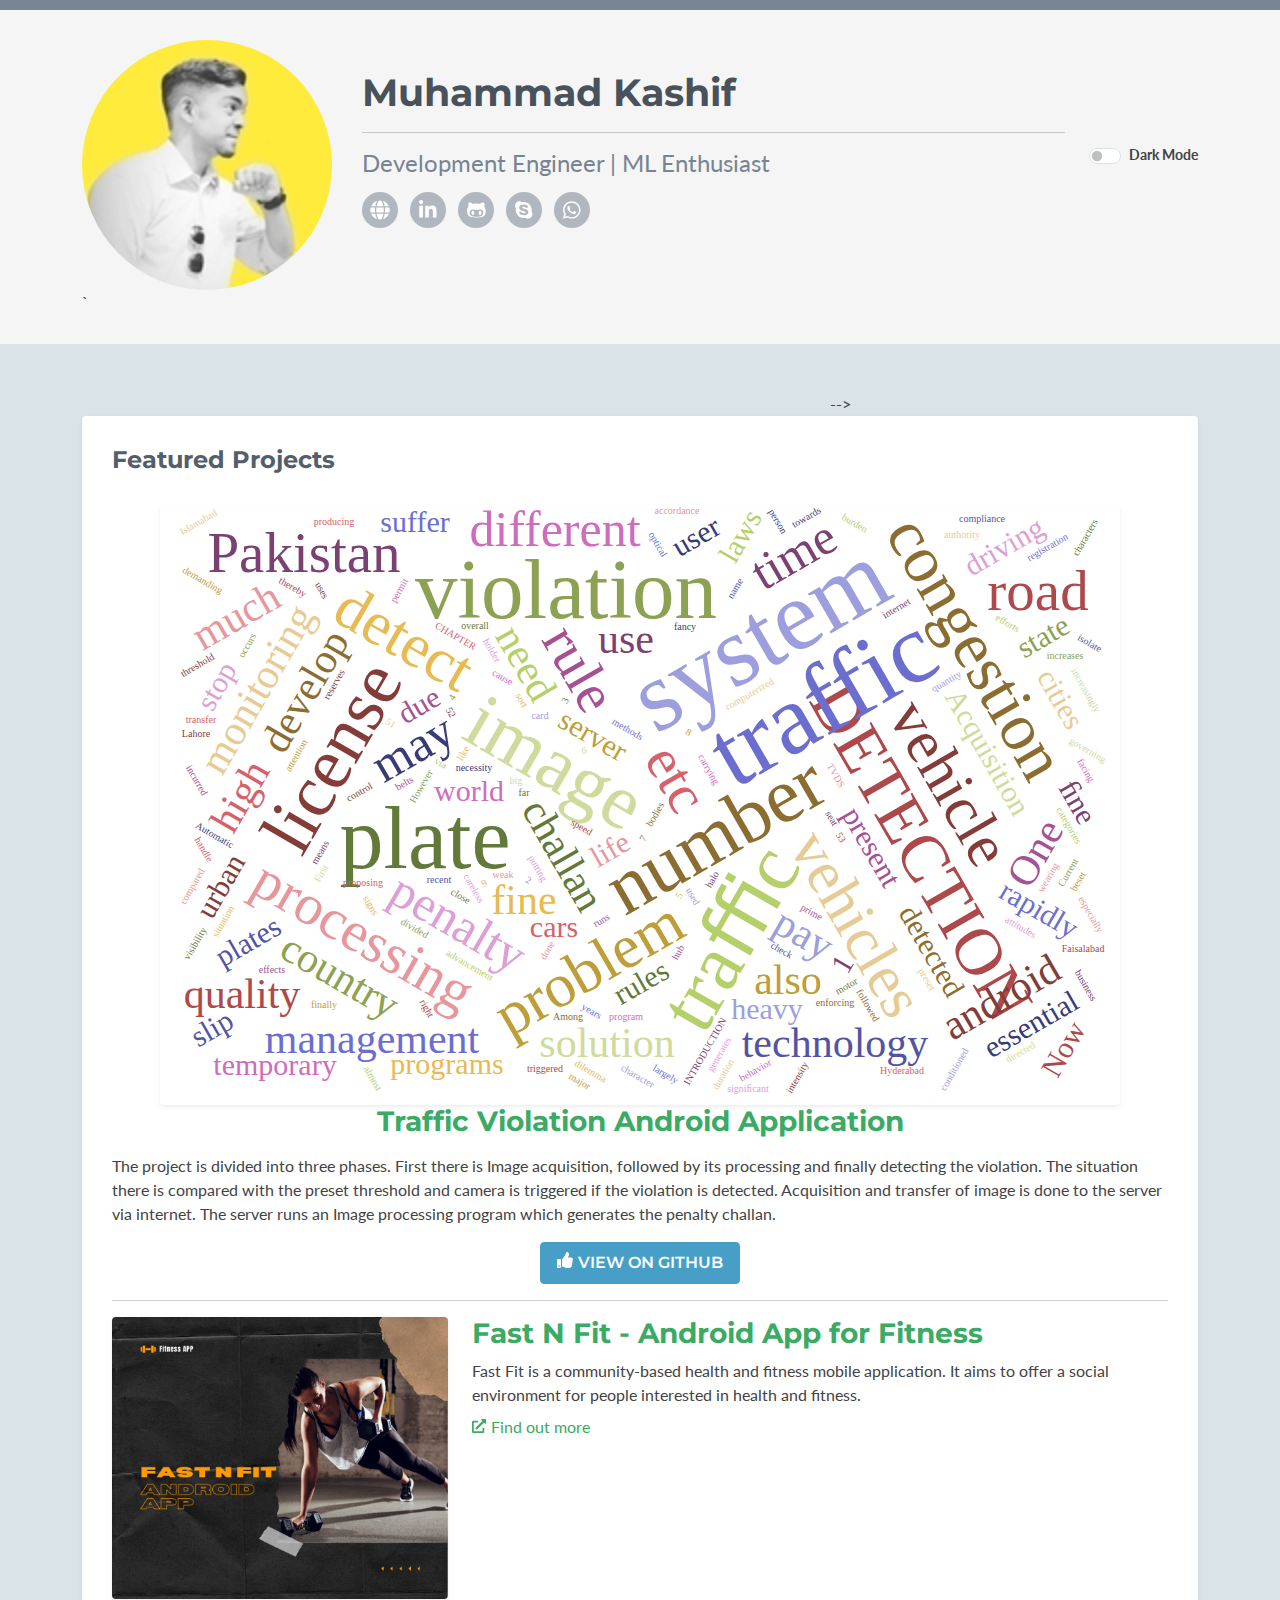
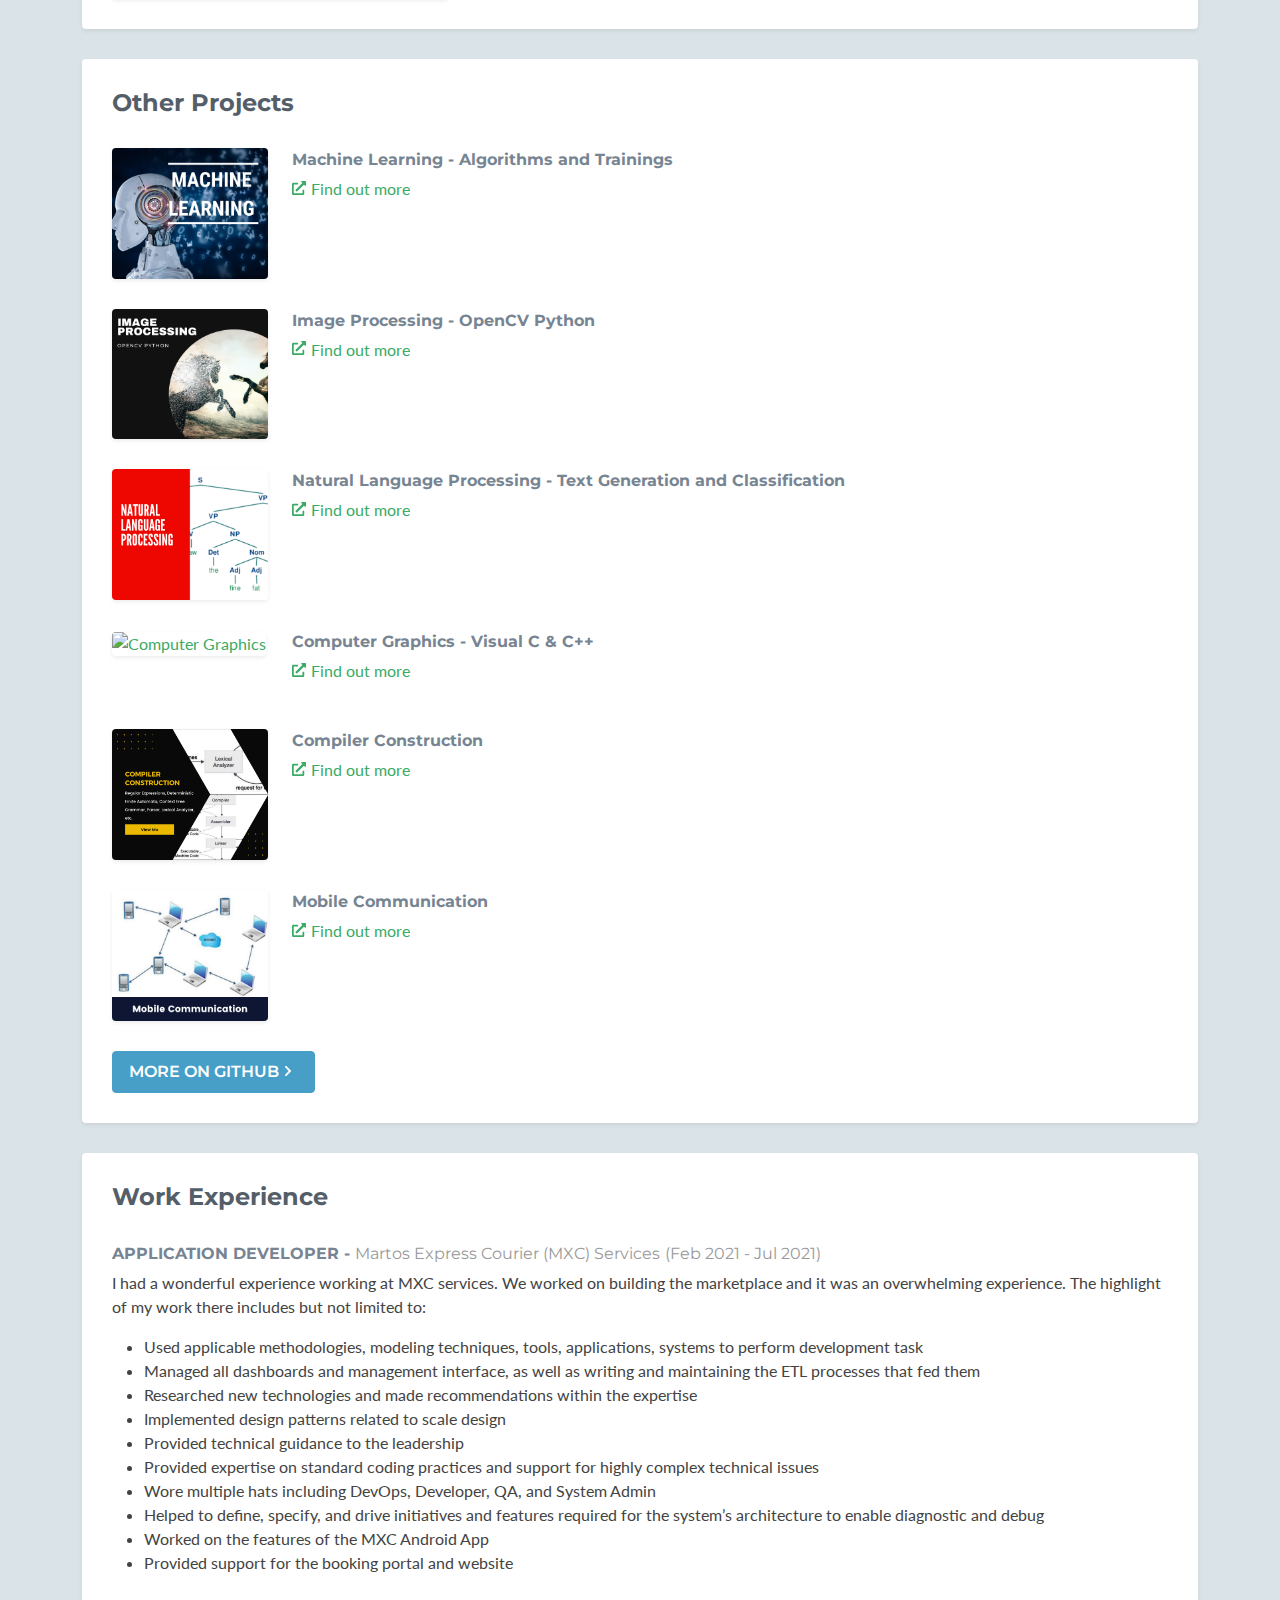
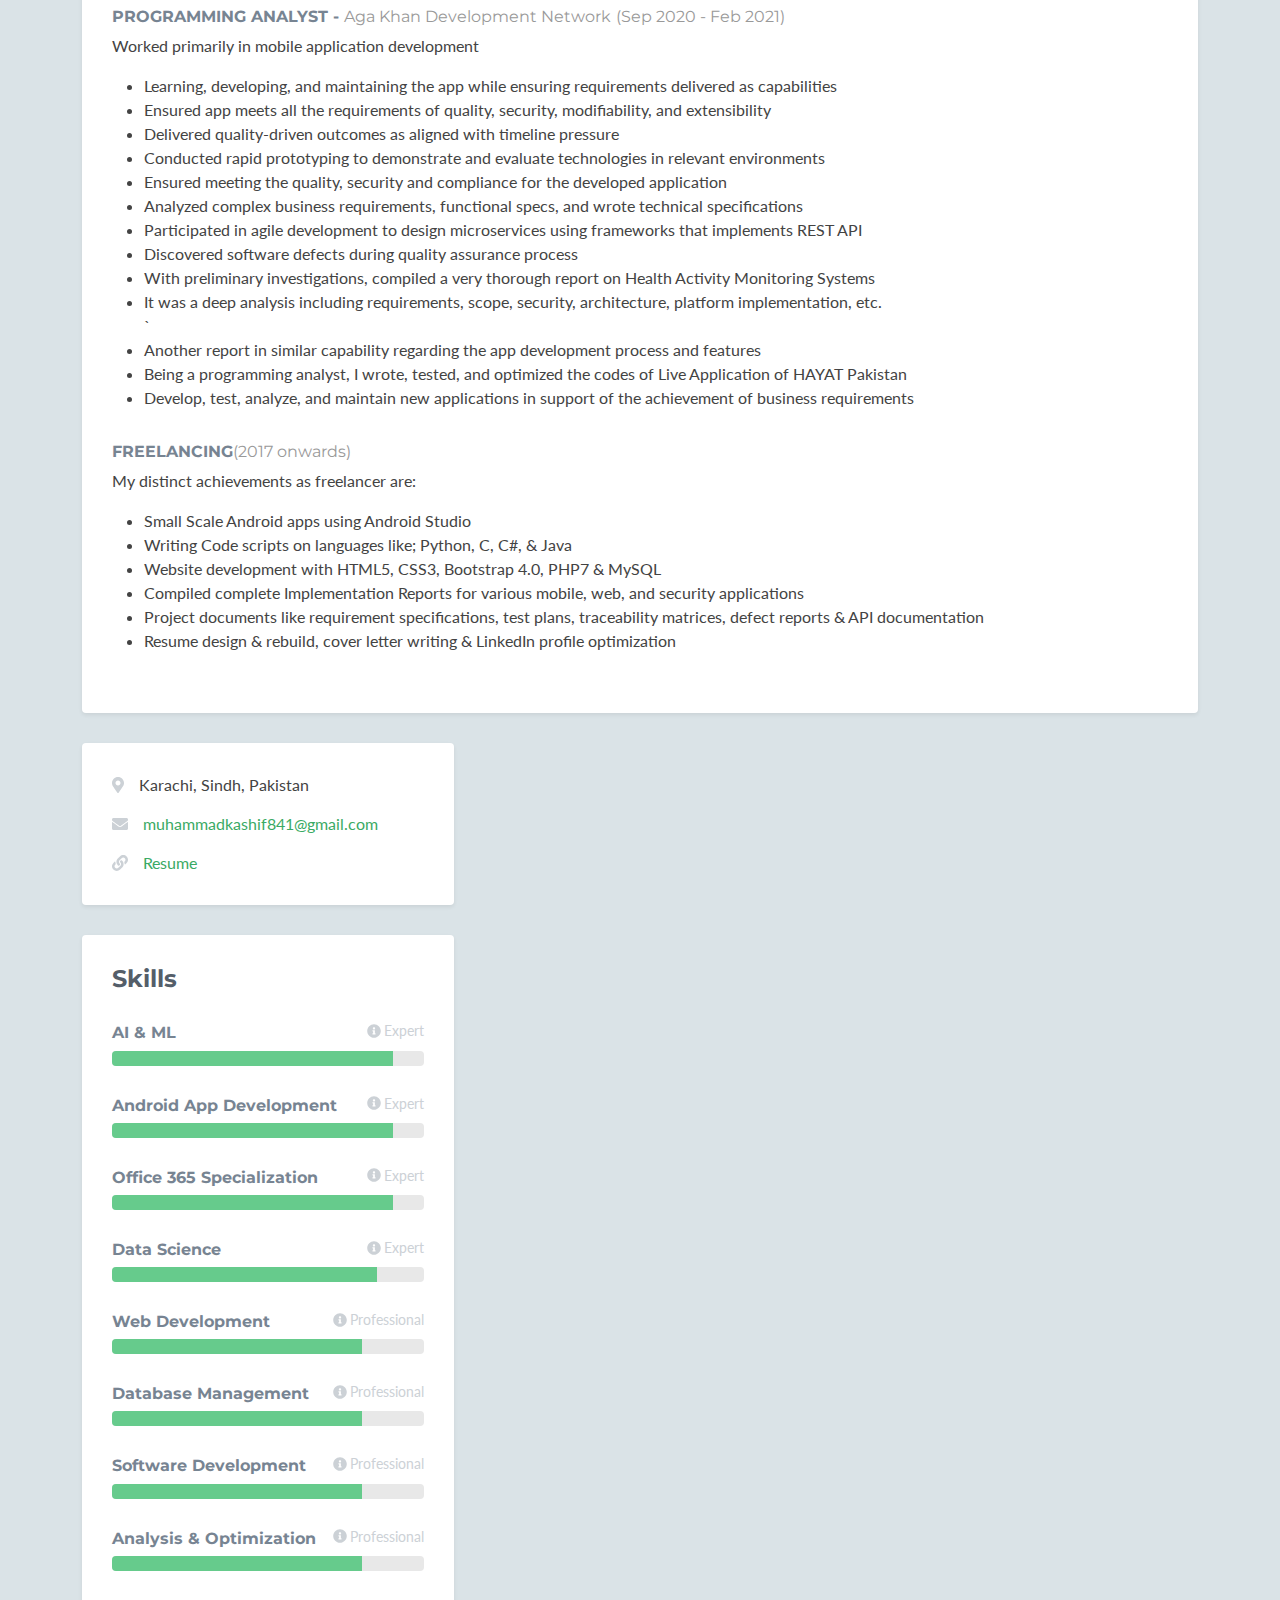
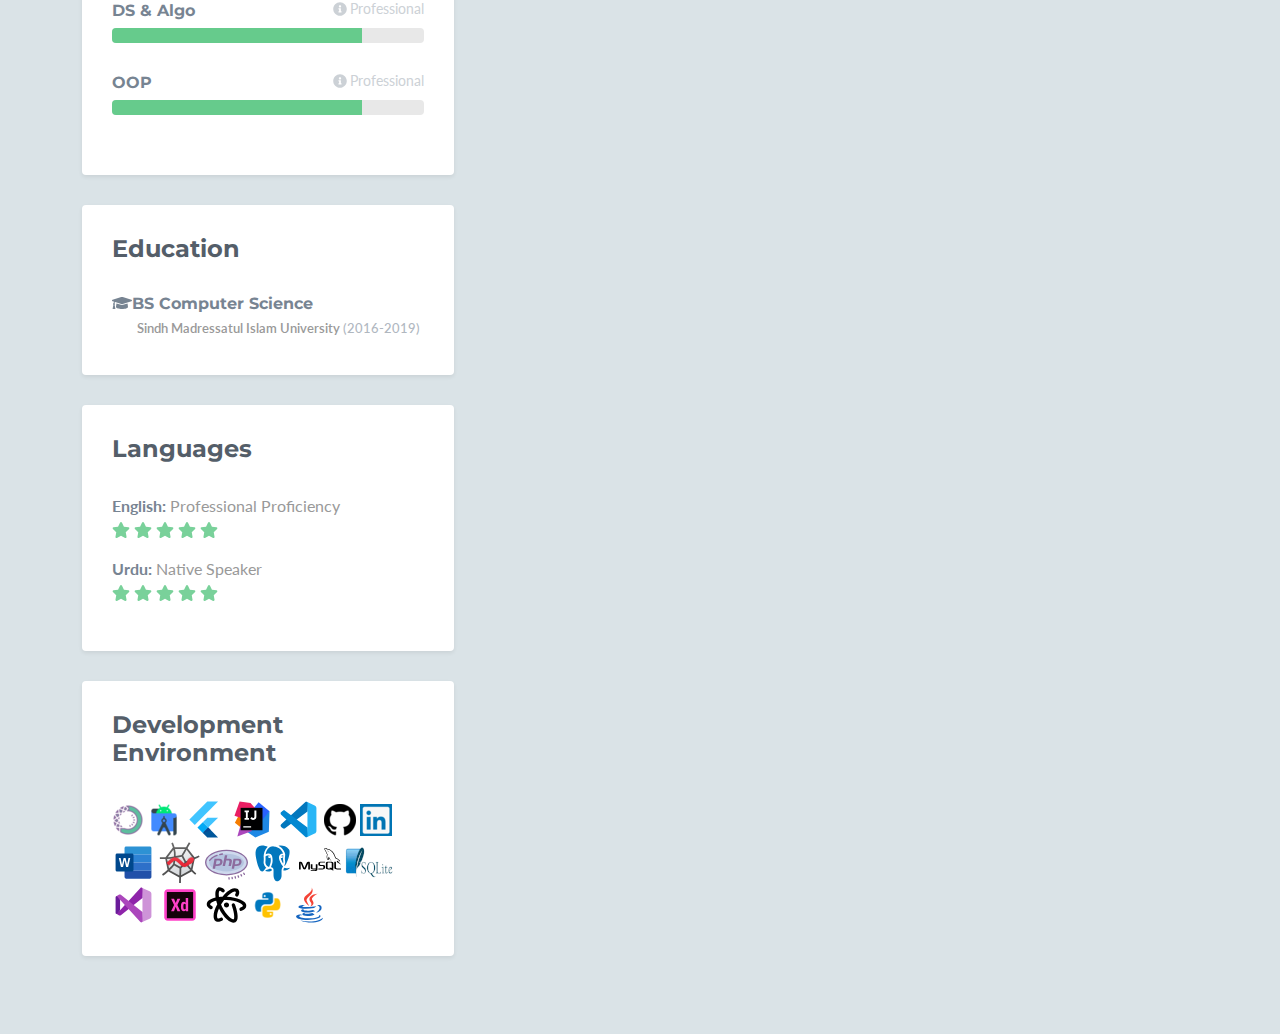
==== commit f51632e1: "Hide about section" ====
--- a/index.html
+++ b/index.html
@@ -65,6 +65,7 @@
     <div class="container sections-wrapper py-5">
         <div class="row">
             <div class="primary col-lg-8 col-12">
+                <!-- Hide about section
                 <section class="about section">
                     <div class="section-inner shadow-sm rounded">
                         <h2 class="heading">About Me</h2>
@@ -75,7 +76,7 @@
                          
                         </div><!--//content-->
                     </div><!--//section-inner-->                 
-                </section><!--//section-->
+                </section><!--//section-->-->
     
                <section class="featured section">
                     <div class="section-inner shadow-sm rounded">
@@ -264,7 +265,7 @@
                             <ul class="list-unstyled">
                                 <li><i class="fas fa-map-marker-alt"></i><span class="sr-only">Location:</span>Karachi, Sindh, Pakistan</li>
                                 <li><i class="fas fa-envelope"></i><span class="sr-only">Email:</span><a href="mailto:muhammadkashif841@gmail.com">muhammadkashif841@gmail.com</a></li>
-                                <li><i class="fas fa-link"></i><span class="sr-only">Website:</span><a href="https://drive.google.com/file/d/1imr4OR6tXhE0sxUTLvuQsfo_2M11fZoi/view?usp=sharing" target="_blank">Resume</a></li>
+                                <li><i class="fas fa-link"></i><span class="sr-only">Website:</span><a href="https://drive.google.com/file/d/1xhg8GZCdV4fu4zziDa5BW-cW8zB6IYb7/view?usp=sharing" target="_blank">Resume</a></li>
                             </ul>
                         </div><!--//content-->  
                     </div><!--//section-inner-->                 
@@ -435,4 +436,4 @@
 
                
 </body>
-</html> +</html> 
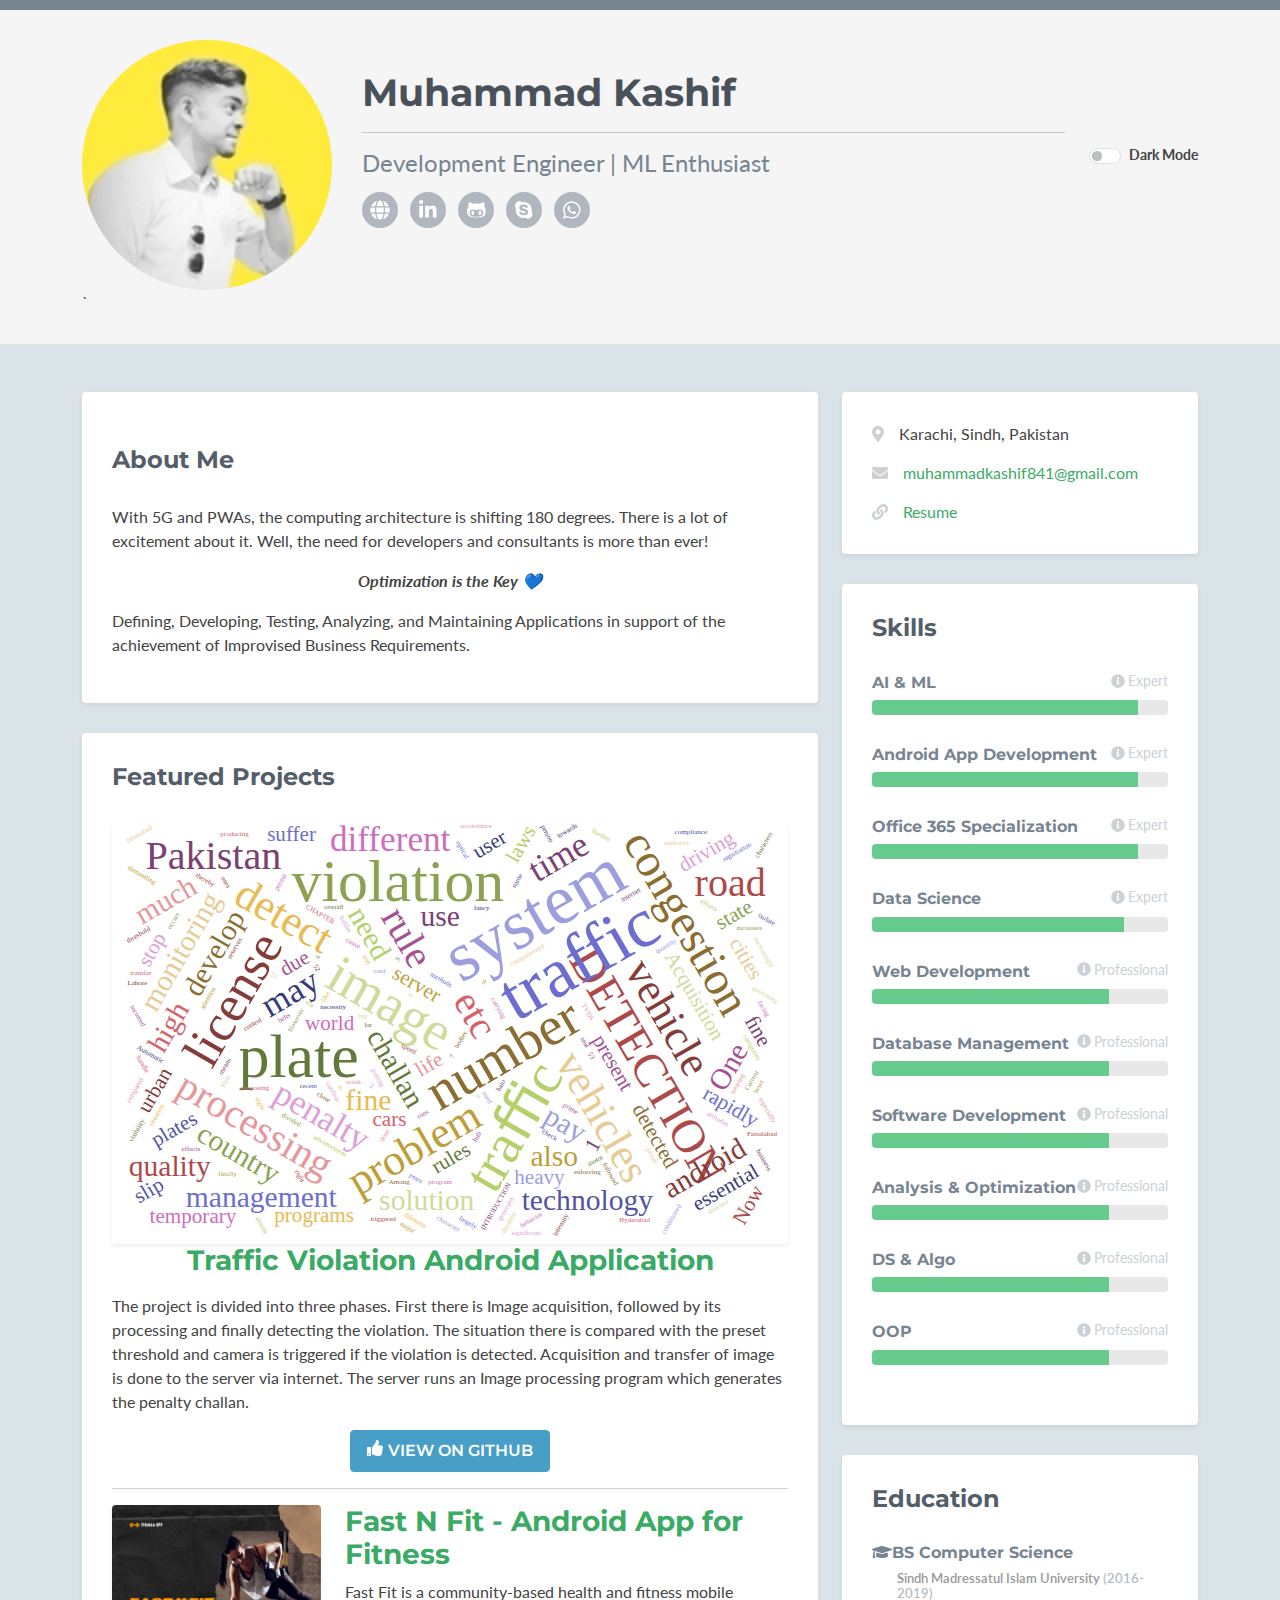
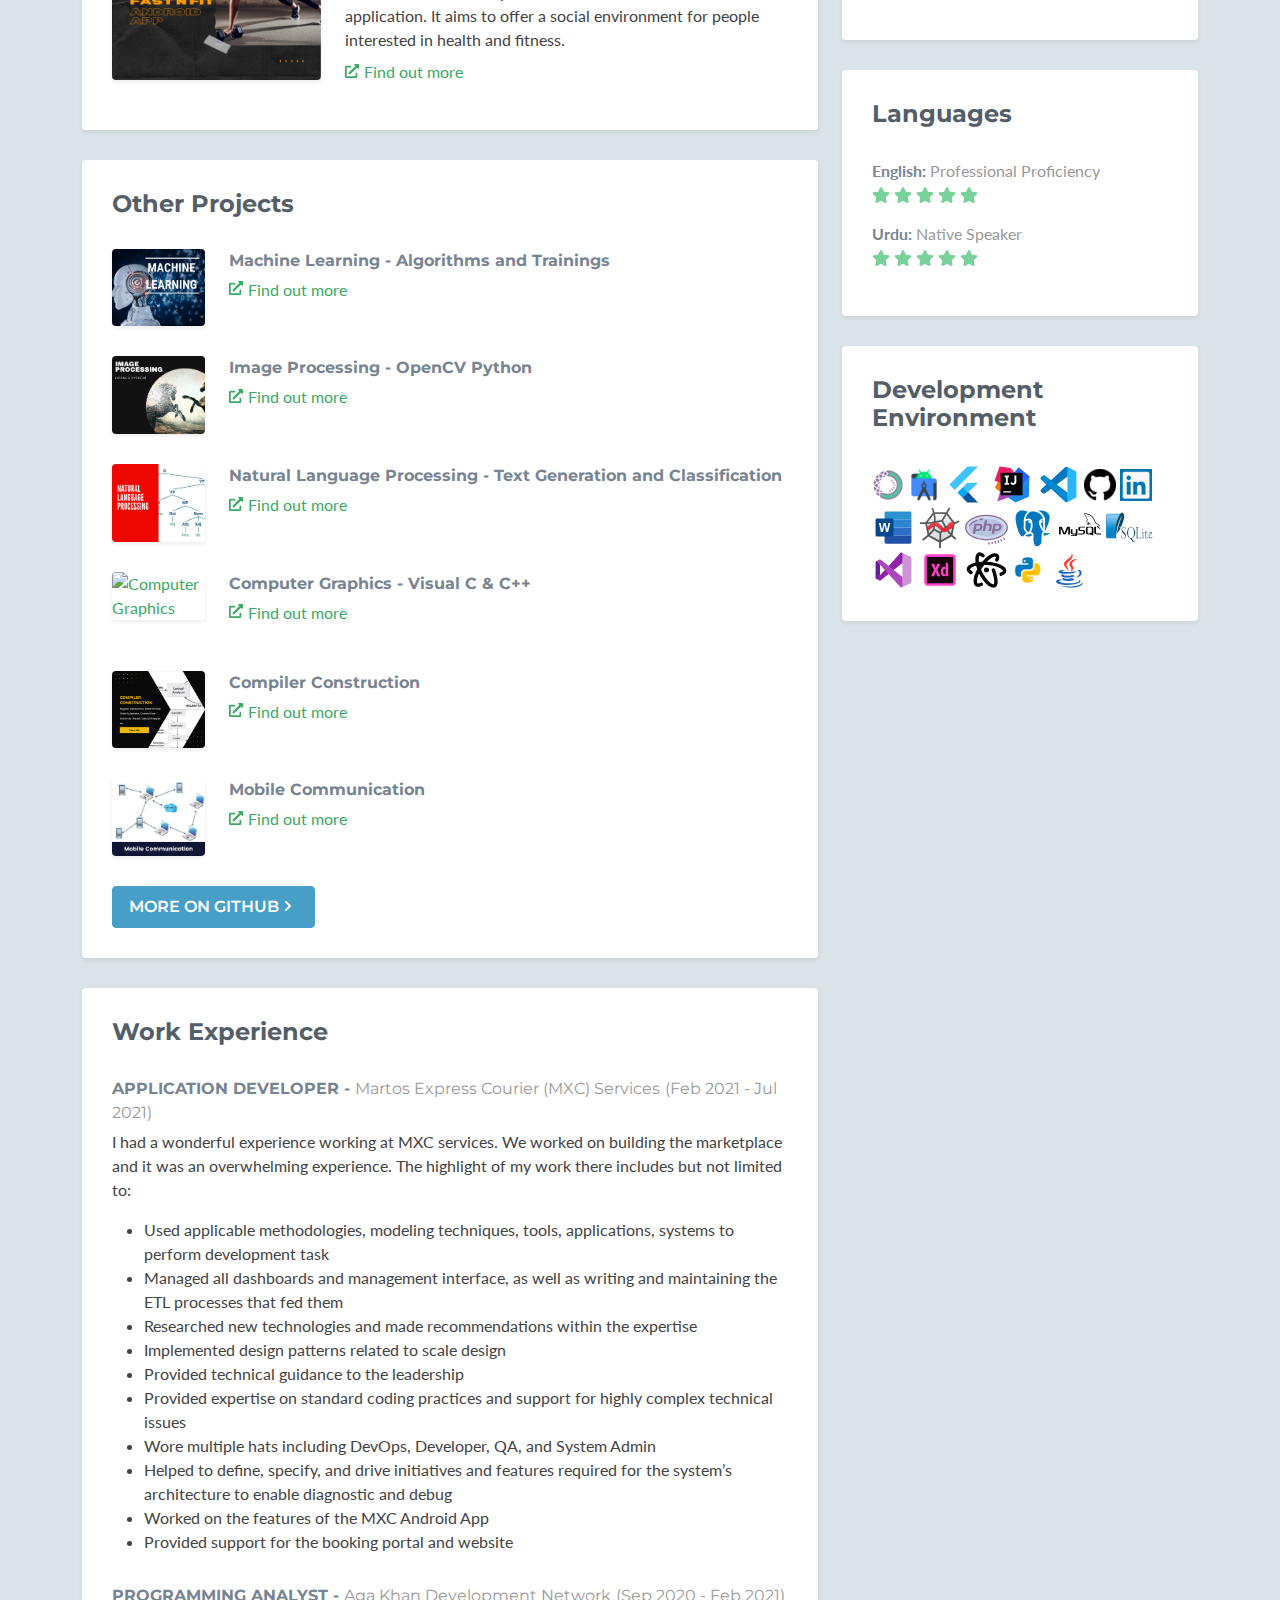
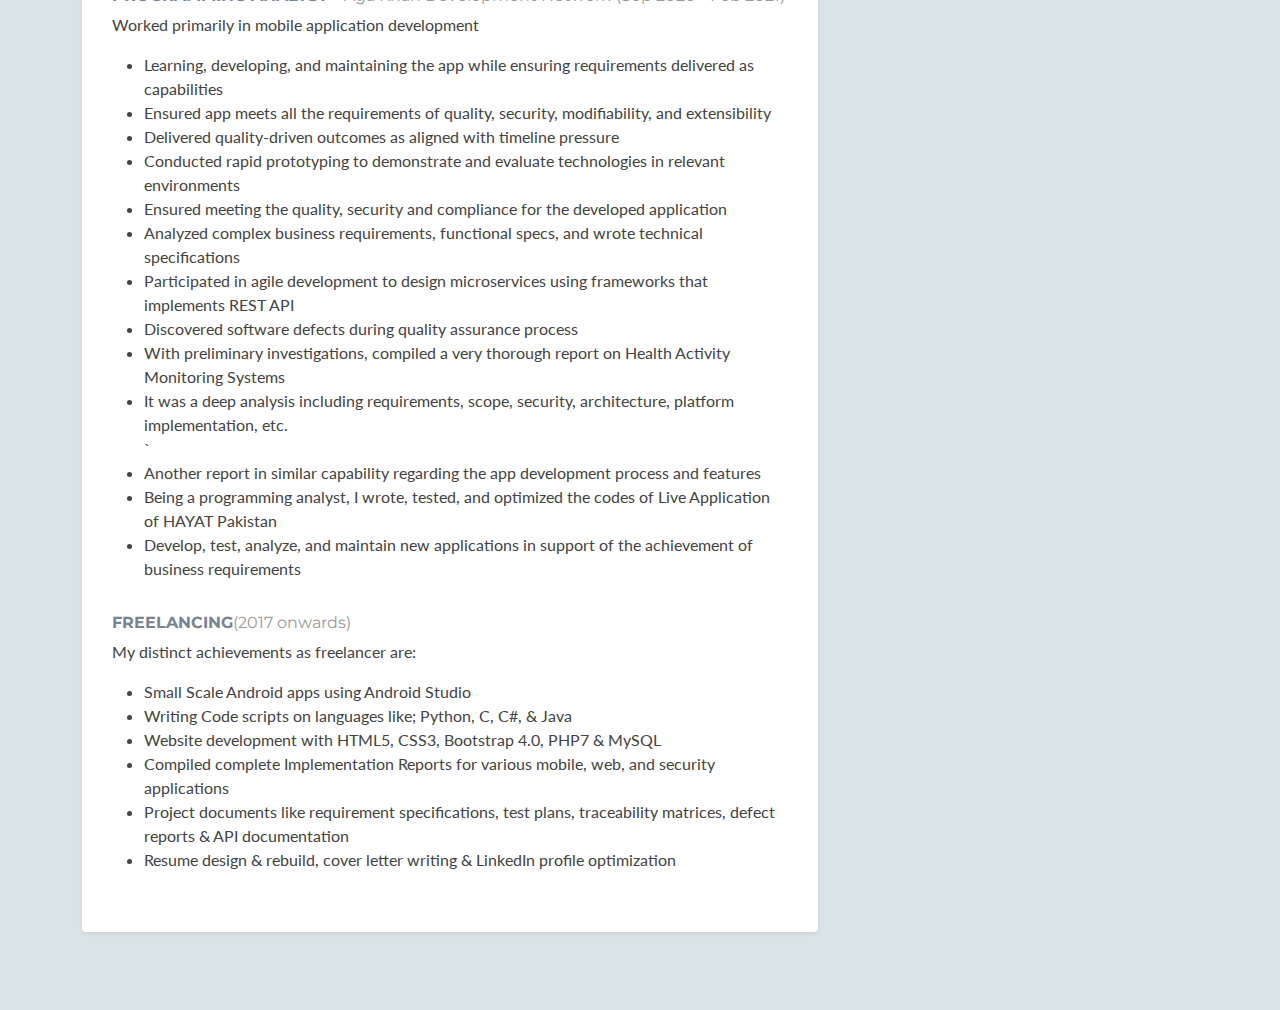
==== commit 1d2dc3f5: "Revert "Hide about section"" ====
--- a/index.html
+++ b/index.html
@@ -65,7 +65,6 @@
     <div class="container sections-wrapper py-5">
         <div class="row">
             <div class="primary col-lg-8 col-12">
-                <!-- Hide about section
                 <section class="about section">
                     <div class="section-inner shadow-sm rounded">
                         <h2 class="heading">About Me</h2>
@@ -76,7 +75,7 @@
                          
                         </div><!--//content-->
                     </div><!--//section-inner-->                 
-                </section><!--//section-->-->
+                </section><!--//section-->
     
                <section class="featured section">
                     <div class="section-inner shadow-sm rounded">
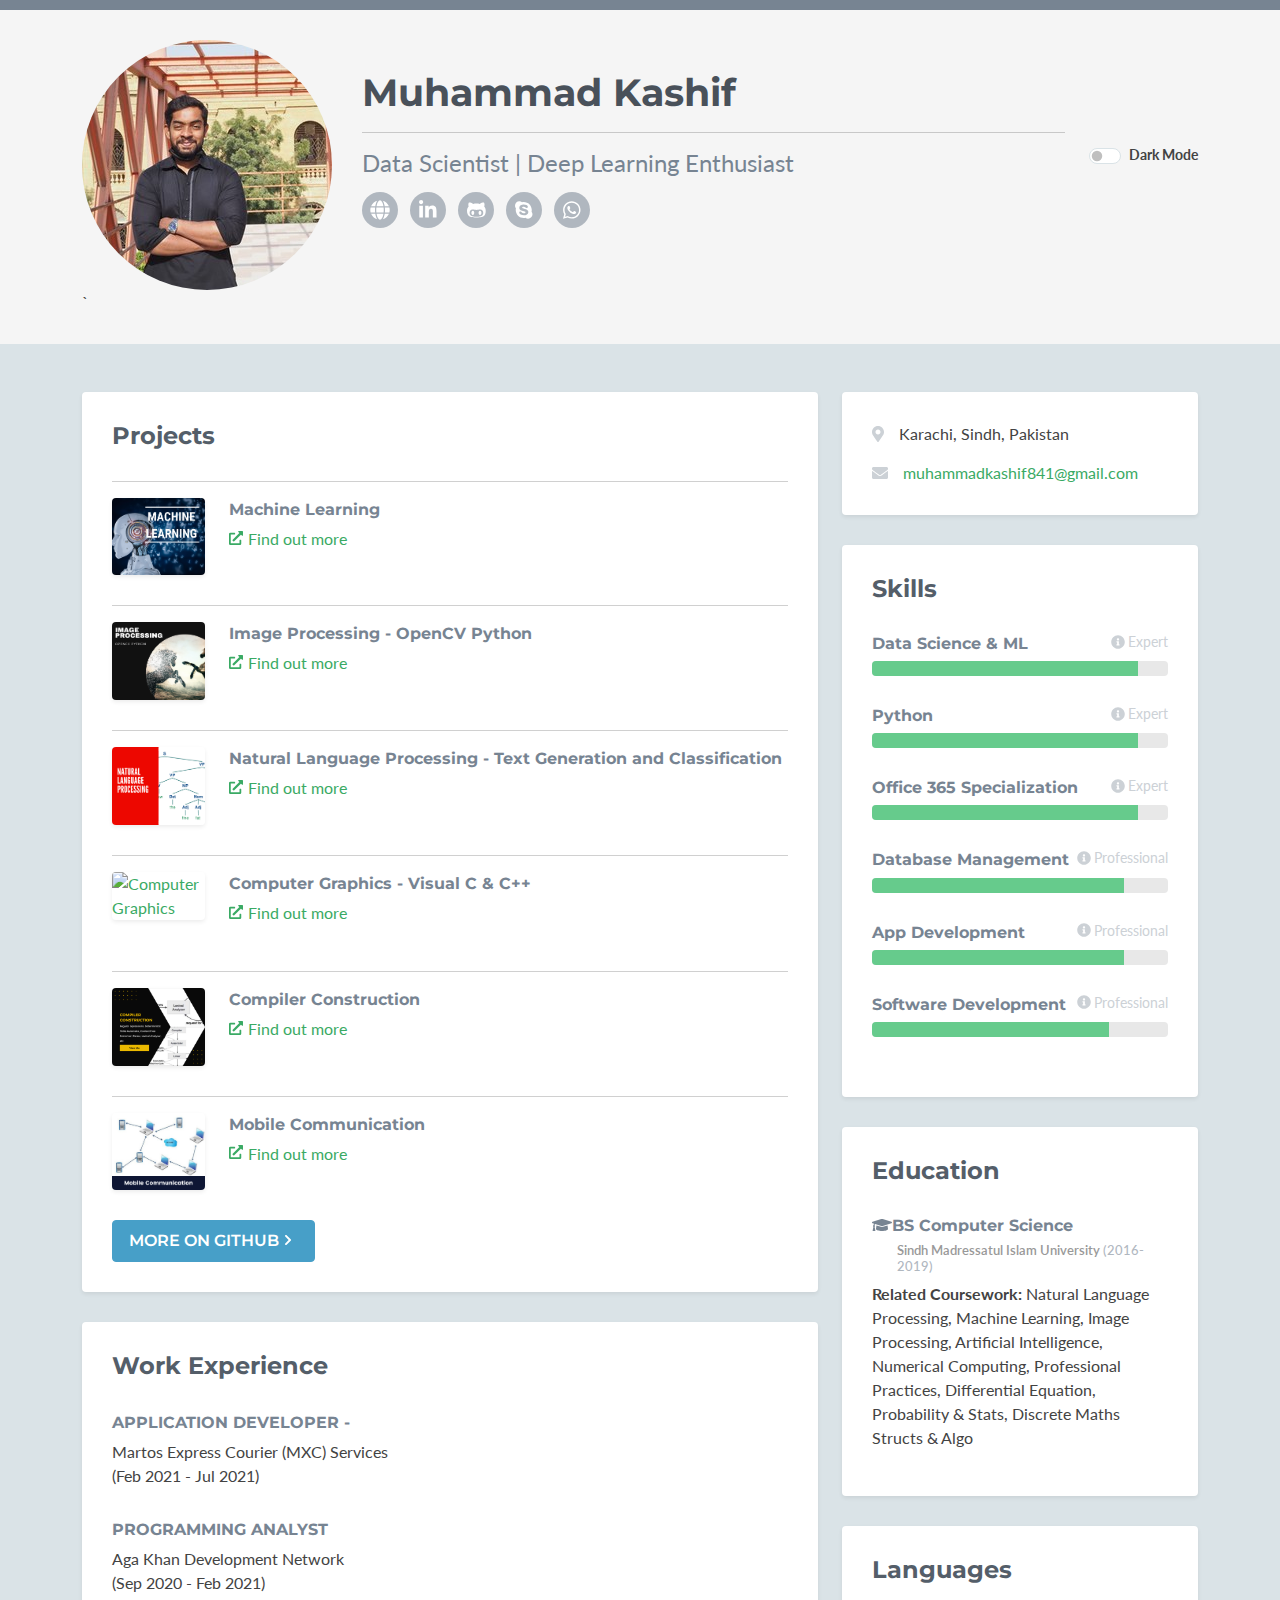
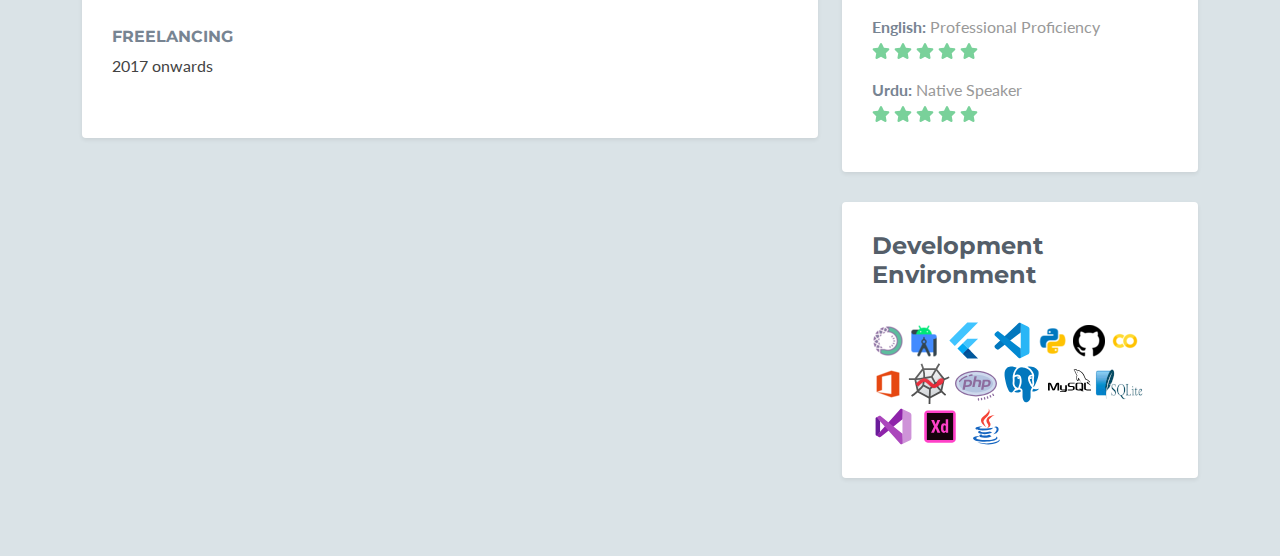
==== commit 80b364d9: "v1.0.08" ====
--- a/index.html
+++ b/index.html
@@ -6,7 +6,7 @@
     <meta charset="utf-8">
     <meta http-equiv="X-UA-Compatible" content="IE=edge">
     <meta name="viewport" content="width=device-width, initial-scale=1.0">
-    <link rel="shortcut icon" href="favicon.jpg">  
+    <link rel="shortcut icon" href="assets/images/favicon.jpg">  
     
     <link href='https://fonts.googleapis.com/css?family=Lato:300,400,300italic,400italic' rel='stylesheet' type='text/css'>
     <link href='https://fonts.googleapis.com/css?family=Montserrat:400,700' rel='stylesheet' type='text/css'> 
@@ -17,11 +17,15 @@
     <!-- Global CSS -->
     <link rel="stylesheet" href="assets/plugins/bootstrap/css/bootstrap.min.css">  
     
-    <!-- github calendar css -->
+    <!-- github calendar css
     <link rel="stylesheet" href="assets/plugins/github-calendar/dist/github-calendar-responsive.css">
+	
     <!-- github activity css -->  
     <link rel="stylesheet" href="https://cdnjs.cloudflare.com/ajax/libs/octicons/2.0.2/octicons.min.css">  
+	
+	<!--
     <link rel="stylesheet" href="assets/plugins/github-activity/src/github-activity.css">
+	-->
 
     <!-- Theme CSS -->  
     <link id="theme-style" rel="stylesheet" href="assets/css/styles.css">
@@ -38,13 +42,13 @@
 		            <div class="profile-content">
 		                <h1 class="name">Muhammad Kashif</h1>
                         <hr class="divider" />
-		                <h2 class="desc">Development Engineer | ML Enthusiast</h2>   
+		                <h2 class="desc">Data Scientist | Deep Learning Enthusiast</h2>   
 		                <ul class="social list-inline">
                             <li class="list-inline-item"><a href="https://kashifm777.github.io" target="_blank"><i class="fas fa-globe"></i></a></li>
 		                    <li class="list-inline-item"><a href="https://www.linkedin.com/in/kashifm777/" target="_blank"><i class="fab fa-linkedin-in"></i></a></li>
 		                    <li class="list-inline-item"><a href="https://github.com/kashifm777" target="_blank"><i class="fab fa-github-alt"></i></a></li>
                             <li class="list-inline-item"><a href="https://secure.skype.com/portal/profile" target="_blank"><i class="fab fa-skype"></i></a></li>
-                            <li class="list-inline-item"><a href="tel:+923046928830" target="_blank"><i class="fab fa-whatsapp"></i></a></li>
+                            <li class="list-inline-item"><a href="tel:+923046928830" target="_blank"><i class="fab fa-whatsapp"></i></a></li>
 
 		                </ul> 
 		            </div><!--//profile-->
@@ -65,18 +69,21 @@
     <div class="container sections-wrapper py-5">
         <div class="row">
             <div class="primary col-lg-8 col-12">
+			<!-- About section hidden
                 <section class="about section">
                     <div class="section-inner shadow-sm rounded">
-                        <h2 class="heading">About Me</h2>
+						<h2 class="heading">About Me</h2>
                         <div class="content">
                             <p>With 5G and PWAs, the computing architecture is shifting 180 degrees. There is a lot of excitement about it. Well, the need for developers and consultants is more than ever!</p>
                             <center><b><i><p>Optimization is the Key 💙</p></i></b></center>
                             <p>Defining, Developing, Testing, Analyzing, and Maintaining Applications in support of the achievement of Improvised Business Requirements.</p>
                          
-                        </div><!--//content-->
-                    </div><!--//section-inner-->                 
-                </section><!--//section-->
-    
+                        </div>
+                    </div>
+                </section>
+				
+				
+				<!-- Hide featured projects
                <section class="featured section">
                     <div class="section-inner shadow-sm rounded">
                         <h2 class="heading">Featured Projects</h2>
@@ -90,20 +97,20 @@
                                     </a>
                                     <!-- <div class="ribbon">
                                         <div class="text">New</div>
-                                    </div> -->
-                                </div>
-                                
-                                <h3 class="title mb-3"><a href="https://github.com/kashifm777/Traffic-Violation-Detection-System-TVDS.git" target="_blank">Traffic Violation Android Application</a></h3>
+                                    </div>
+                                </div>
+                                
+                                <h3 class="title mb-3">Traffic Violation Android Application</h3>
                                     
                                 <div class="desc text-start">                                    
                                     <p>The project is divided into three phases. First there is Image acquisition, followed by its processing and finally detecting the violation. The situation there is compared with the preset threshold and camera is triggered if the violation is detected. Acquisition and transfer of image is done to the server via internet. The server runs an Image processing program which generates the penalty challan.</p>
-                                </div><!--//desc-->         
+                                </div>
                                 <a class="btn btn-cta-secondary" href="https://github.com/kashifm777/Traffic-Violation-Detection-System-TVDS.git" target="_blank"><i class="fas fa-thumbs-up"></i>View on GitHub</a>                 
-                            </div><!--//item-->
+                            </div>
 
                             <hr class="divider" />
                             
-                            <!-- Fast N Fit -->
+                            <!-- Fast N Fit
                             <div class="item row">
                                 <a class="col-md-4 col-12" href="https://github.com/kashifm777/Fast-Fit.git" target="_blank">
                                 <img class="img-fluid project-image rounded shadow-sm" src="assets/images/projects/Fast N Fit.png" alt="Fast N Fit" />
@@ -112,28 +119,30 @@
                                     <h3 class="title"><a href="https://github.com/kashifm777/Fast-Fit.git" target="_blank">Fast N Fit - Android App for Fitness</a></h3>
                                     <p class="mb-2">Fast Fit is a community-based health and fitness mobile application. It aims to offer a social environment for people interested in health and fitness.</p>
                                     <p><a class="more-link" href="https://github.com/kashifm777/Fast-Fit.git" target="_blank"><i class="fas fa-external-link-alt"></i>Find out more</a></p>
-                                </div><!--//desc-->                          
-                            </div><!--//item-->
+                                </div>
+                            </div>
                         
-                        </div><!--//content-->  
-                    </div><!--//section-inner-->                
-                </section><!--//section-->
+                        </div>
+                    </div>
+                </section>-->
                 
                 <section class="projects section">
                     <div class="section-inner shadow-sm rounded">
-                        <h2 class="heading">Other Projects</h2>
-                        <div class="content">
-
+                        <h2 class="heading">Projects</h2>
+                        <div class="content">
+						
+							<hr/>
                             <!-- Machine Learning -->
                             <div class="item row">
                                 <a class="col-md-2 col-12" href="https://github.com/kashifm777/Machine-Learning.git" target="_blank">
                                 <img class="img-fluid project-image rounded shadow-sm" src="assets/images/projects/ML.png" alt="Machine Learning" />
                                 </a>
                                 <div class="desc col-md-10 col-12">
-                                    <h3 class="title">Machine Learning - Algorithms and Trainings</h3>
+                                    <h3 class="title">Machine Learning</h3>
                                     <p><a class="more-link" href="https://github.com/kashifm777/Machine-Learning.git" target="_blank"><i class="fas fa-external-link-alt"></i>Find out more</a></p>
                                 </div><!--//desc-->                          
                             </div><!--//item-->
+							<hr/>
 
                             <!-- Image Processing -->
                             <div class="item row">
@@ -145,6 +154,7 @@
                                     <p><a class="more-link" href="https://github.com/kashifm777/Image-Processing.git" target="_blank"><i class="fas fa-external-link-alt"></i>Find out more</a></p>
                                 </div><!--//desc-->                          
                             </div><!--//item-->
+							<hr/>
                             
                             <!-- Natural Language Processing -->
                             <div class="item row">
@@ -156,6 +166,7 @@
                                     <p><a class="more-link" href="https://github.com/kashifm777/Natural-Language-Processing.git" target="_blank"><i class="fas fa-external-link-alt"></i>Find out more</a></p>
                                 </div><!--//desc-->                          
                             </div><!--//item-->
+							<hr/>
 
                             <!-- Computer Graphics -->
                             <div class="item row">
@@ -167,6 +178,7 @@
                                     <p><a class="more-link" href="https://github.com/kashifm777/Computer-Graphics.git" target="_blank"><i class="fas fa-external-link-alt"></i>Find out more</a></p>
                                 </div><!--//desc-->                          
                             </div><!--//item-->
+							<hr/>
 
                             <!-- Compiler Construction -->
                             <div class="item row">
@@ -178,6 +190,7 @@
                                     <p><a class="more-link" href="https://github.com/kashifm777/Compiler-Construction.git" target="_blank"><i class="fas fa-external-link-alt"></i>Find out more</a></p>
                                 </div><!--//desc-->                          
                             </div><!--//item-->
+							<hr/>
 
                             <!-- Mobile Communication -->
                             <div class="item row">
@@ -202,53 +215,20 @@
                         <div class="content">
 
                             <div class="item">
-                                <h3 class="title">APPLICATION DEVELOPER - <span class="place">Martos Express Courier (MXC) Services</span> <span class="year">(Feb 2021 - Jul 2021)</span></h3>
-                                <p>I had a wonderful experience working at MXC services. We worked on building the marketplace and it was an overwhelming experience. The highlight of my work there includes but not limited to:</p>
-                                <ul>
-                                    <li>Used applicable methodologies, modeling techniques, tools, applications, systems to perform development task</li>
-                                    <li>Managed all dashboards and management interface, as well as writing and maintaining the ETL processes that fed them</li>
-                                    <li>Researched new technologies and made recommendations within the expertise</li>
-                                    <li>Implemented design patterns related to scale design</li>
-                                    <li>Provided technical guidance to the leadership</li>
-                                    <li>Provided expertise on standard coding practices and support for highly complex technical issues</li>
-                                    <li>Wore multiple hats including DevOps, Developer, QA, and System Admin</li>
-                                    <li>Helped to define, specify, and drive initiatives and features required for the system’s architecture to enable diagnostic and debug</li>
-                                    <li>Worked on the features of the MXC Android App</li>
-                                    <li>Provided support for the booking portal and website</li>
-                                </ul>
+                                <h3 class="title">APPLICATION DEVELOPER - </h3>
+								<div class="place">Martos Express Courier (MXC) Services</div> 
+								<div class="year">(Feb 2021 - Jul 2021)</div>
                             </div><!--//item-->
 
                             <div class="item">
-                                <h3 class="title">PROGRAMMING ANALYST - <span class="place">Aga Khan Development Network</span> <span class="year">(Sep 2020 - Feb 2021)</span></h3>
-                                <p>Worked primarily in mobile application development</p>
-                                <ul>
-                                    <li>Learning, developing, and maintaining the app while ensuring requirements delivered as capabilities</li>
-                                    <li>Ensured app meets all the requirements of quality, security, modifiability, and extensibility</li>
-                                    <li>Delivered quality-driven outcomes as aligned with timeline pressure</li>
-                                    <li>Conducted rapid prototyping to demonstrate and evaluate technologies in relevant environments</li>
-                                    <li>Ensured meeting the quality, security and compliance for the developed application</li>
-                                    <li>Analyzed complex business requirements, functional specs, and wrote technical specifications</li>
-                                    <li>Participated in agile development to design microservices using frameworks that implements REST API</li>
-                                    <li>Discovered software defects during quality assurance process</li>
-                                    <li>With preliminary investigations, compiled a very thorough report on Health Activity Monitoring Systems</li>
-                                    <li>It was a deep analysis including requirements, scope, security, architecture, platform implementation, etc.</li>`
-                                    <li>Another report in similar capability regarding the app development process and features</li>
-                                    <li>Being a programming analyst, I wrote, tested, and optimized the codes of Live Application of HAYAT Pakistan</li>
-                                    <li>Develop, test, analyze, and maintain new applications in support of the achievement of business requirements</li>
-                                </ul>
+                                <h3 class="title">PROGRAMMING ANALYST</h3>
+								<div class="place">Aga Khan Development Network</div> 
+								<div class="year">(Sep 2020 - Feb 2021)</div>
                             </div><!--//item-->
                             
                             <div class="item">
-                                <h3 class="title">FREELANCING<span class="year">(2017 onwards)</span></h3>
-                                <p>My distinct achievements as freelancer are:</p>
-                                <ul>
-                                    <li>Small Scale Android apps using Android Studio</li>
-                                    <li>Writing Code scripts on languages like; Python, C, C#, & Java</li>
-                                    <li>Website development with HTML5, CSS3, Bootstrap 4.0, PHP7 & MySQL</li>
-                                    <li>Compiled complete Implementation Reports for various mobile, web, and security applications </li>
-                                    <li>Project documents like requirement specifications, test plans, traceability matrices, defect reports & API documentation</li>
-                                    <li>Resume design & rebuild, cover letter writing & LinkedIn profile optimization </li>
-                                </ul>
+                                <h3 class="title">FREELANCING</h3>
+								<div class="year">2017 onwards</div>
                             </div><!--//item-->
                             
                         </div><!--//content-->  
@@ -264,7 +244,9 @@
                             <ul class="list-unstyled">
                                 <li><i class="fas fa-map-marker-alt"></i><span class="sr-only">Location:</span>Karachi, Sindh, Pakistan</li>
                                 <li><i class="fas fa-envelope"></i><span class="sr-only">Email:</span><a href="mailto:muhammadkashif841@gmail.com">muhammadkashif841@gmail.com</a></li>
-                                <li><i class="fas fa-link"></i><span class="sr-only">Website:</span><a href="https://drive.google.com/file/d/1xhg8GZCdV4fu4zziDa5BW-cW8zB6IYb7/view?usp=sharing" target="_blank">Resume</a></li>
+								<!-- hide resume link
+                                <li><i class="fas fa-link"></i><span class="sr-only">Website:</span><a href="#" target="_blank">Resume</a></li>
+								-->
                             </ul>
                         </div><!--//content-->  
                     </div><!--//section-inner-->                 
@@ -279,74 +261,74 @@
                             <div class="skillset">
                                
                                 <div class="item">
-                                    <h3 class="level-title">AI &amp; ML<span class="level-label" data-bs-toggle="tooltip" data-bs-placement="left" title="Artificial Intelligence and Machine Learning"><i class="fas fa-info-circle"></i>Expert</span></h3>
+                                    <h3 class="level-title">Data Science &amp; ML<span class="level-label" data-bs-toggle="tooltip" data-bs-placement="left" title="Data Science and Machine Learning"><i class="fas fa-info-circle"></i>Expert</span></h3>
                                     <div class="level-bar progress">
 									    <div class="progress-bar level-bar-inner" role="progressbar" style="width: 90%" aria-valuenow="90"  aria-valuemin="0" aria-valuemax="90"></div>
 									</div><!--//level-bar-->                               
                                 </div><!--//item-->
-                                
-                                <div class="item">
-                                    <h3 class="level-title">Android App Development<span class="level-label" data-bs-toggle="tooltip" data-bs-placement="left" title="Android Application Development with Flutter and Java "><i class="fas fa-info-circle"></i>Expert</span></h3>
+								
+								<div class="item">
+                                    <h3 class="level-title">Python<span class="level-label" data-bs-toggle="tooltip" data-bs-placement="left" title="Python & Libraries"><i class="fas fa-info-circle"></i>Expert</span></h3>
                                     <div class="level-bar progress">
 									    <div class="progress-bar level-bar-inner" role="progressbar" style="width: 90%" aria-valuenow="90"  aria-valuemin="0" aria-valuemax="90"></div>
-									</div><!--//level-bar-->                                   
-                                </div><!--//item-->
-                                
-                                <div class="item">
+									</div><!--//level-bar-->                               
+                                </div><!--//item-->
+								
+								<div class="item">
                                     <h3 class="level-title">Office 365 Specialization<span class="level-label" data-bs-toggle="tooltip" data-bs-placement="left" title="Microsoft Office 365 Specialization"><i class="fas fa-info-circle"></i>Expert</span></h3>
                                     <div class="level-bar progress">
 									    <div class="progress-bar level-bar-inner" role="progressbar" style="width: 90%" aria-valuenow="90"  aria-valuemin="0" aria-valuemax="90"></div>
 									</div><!--//level-bar-->                                  
                                 </div><!--//item-->
-
-                                <div class="item">
-                                    <h3 class="level-title">Data Science<span class="level-label" data-bs-toggle="tooltip" data-placement="left" title="Data Science and Web scraping"><i class="fas fa-info-circle"></i>Expert</span></h3>
+								
+								<div class="item">
+                                    <h3 class="level-title">Database Management<span class="level-label" data-bs-toggle="tooltip" data-placement="left" title="Database Management Systems (Postgresql, MySQL, SQLite)"><i class="fas fa-info-circle"></i>Professional</span></h3>
                                     <div class="level-bar progress">
 									    <div class="progress-bar level-bar-inner" role="progressbar" style="width: 85%" aria-valuenow="85"  aria-valuemin="0" aria-valuemax="85"></div>
 									</div><!--//level-bar-->                                  
                                 </div><!--//item-->
-
+								
+								
+                                
                                 <div class="item">
-                                    <h3 class="level-title">Web Development<span class="level-label" data-bs-toggle="tooltip" data-bs-placement="left" title="Website Development with HTML5, CSS3, Bootstrap & PHP "><i class="fas fa-info-circle"></i>Professional</span></h3>
+                                    <h3 class="level-title">App Development<span class="level-label" data-bs-toggle="tooltip" data-bs-placement="left" title="Android Apps (Java, Dart), Web apps"><i class="fas fa-info-circle"></i>Professional</span></h3>
+                                    <div class="level-bar progress">
+									    <div class="progress-bar level-bar-inner" role="progressbar" style="width: 85%" aria-valuenow="85"  aria-valuemin="0" aria-valuemax="85"></div>
+									</div><!--//level-bar-->                                   
+                                </div><!--//item-->
+
+                                
+                                <div class="item">
+                                    <h3 class="level-title">Software Development<span class="level-label" data-bs-toggle="tooltip" data-placement="left" title="Software Development and Management Lifecycle"><i class="fas fa-info-circle"></i>Professional</span></h3>
                                     <div class="level-bar progress">
 									    <div class="progress-bar level-bar-inner" role="progressbar" style="width: 80%" aria-valuenow="80"  aria-valuemin="0" aria-valuemax="80"></div>
 									</div><!--//level-bar-->                                  
                                 </div><!--//item-->
-
-                                <div class="item">
-                                    <h3 class="level-title">Database Management<span class="level-label" data-bs-toggle="tooltip" data-placement="left" title="Database Management Systems (Postgresql, MySQL, SQLite)"><i class="fas fa-info-circle"></i>Professional</span></h3>
+                                
+                                
+								<!--
+								<div class="item">
+                                    <h3 class="level-title">Analysis &amp; Optimization<span class="level-label" data-bs-toggle="tooltip" data-placement="left" title="Programming Analysis and Code Optimization"><i class="fas fa-info-circle"></i>Professional</span></h3>
                                     <div class="level-bar progress">
 									    <div class="progress-bar level-bar-inner" role="progressbar" style="width: 80%" aria-valuenow="80"  aria-valuemin="0" aria-valuemax="80"></div>
-									</div><!--//level-bar-->                                  
-                                </div><!--//item-->
-
-                                <div class="item">
-                                    <h3 class="level-title">Software Development<span class="level-label" data-bs-toggle="tooltip" data-placement="left" title="Software Development and Management Lifecycle"><i class="fas fa-info-circle"></i>Professional</span></h3>
-                                    <div class="level-bar progress">
-									    <div class="progress-bar level-bar-inner" role="progressbar" style="width: 80%" aria-valuenow="80"  aria-valuemin="0" aria-valuemax="80"></div>
-									</div><!--//level-bar-->                                  
-                                </div><!--//item-->
-                                
-                                <div class="item">
-                                    <h3 class="level-title">Analysis &amp; Optimization<span class="level-label" data-bs-toggle="tooltip" data-placement="left" title="Programming Analysis and Code Optimization"><i class="fas fa-info-circle"></i>Professional</span></h3>
-                                    <div class="level-bar progress">
-									    <div class="progress-bar level-bar-inner" role="progressbar" style="width: 80%" aria-valuenow="80"  aria-valuemin="0" aria-valuemax="80"></div>
-									</div><!--//level-bar-->                                  
-                                </div><!--//item-->
+									</div>                              
+                                </div>
 
                                 <div class="item">
                                     <h3 class="level-title">DS &amp; Algo<span class="level-label" data-bs-toggle="tooltip" data-placement="left" title="Data Structures and Algorithms"><i class="fas fa-info-circle"></i>Professional</span></h3>
                                     <div class="level-bar progress">
 									    <div class="progress-bar level-bar-inner" role="progressbar" style="width: 80%" aria-valuenow="80"  aria-valuemin="0" aria-valuemax="80"></div>
-									</div><!--//level-bar-->                                  
-                                </div><!--//item-->
+									</div>
+                                </div>
 
                                 <div class="item">
                                     <h3 class="level-title">OOP<span class="level-label" data-bs-toggle="tooltip" data-placement="left" title="Object Oriented Programming"><i class="fas fa-info-circle"></i>Professional</span></h3>
                                     <div class="level-bar progress">
 									    <div class="progress-bar level-bar-inner" role="progressbar" style="width: 80%" aria-valuenow="80"  aria-valuemin="0" aria-valuemax="80"></div>
-									</div><!--//level-bar-->                                  
-                                </div><!--//item-->
+									</div>
+                                </div>
+								-->
+								
                             </div>              
                         </div><!--//content-->  
                     </div><!--//section-inner-->                 
@@ -359,6 +341,7 @@
                             <div class="item">                      
                                 <h3 class="title"><i class="fas fa-graduation-cap"></i>BS Computer Science</h3>
                                 <h4 class="university">Sindh Madressatul Islam University <span class="year">(2016-2019)</span></h4>
+								<p class="course"><b>Related Coursework:</b> Natural Language Processing, Machine Learning, Image Processing, Artificial Intelligence, Numerical Computing, Professional Practices, Differential Equation, Probability & Stats, Discrete Maths Structs & Algo</p>
                             </div><!--//item-->
                         </div><!--//content-->
                     </div><!--//section-inner-->
@@ -382,32 +365,25 @@
                     </div><!--//section-inner-->
                 </aside><!--//section-->
                 
-                <aside class="dev envaside section">
+                <aside class="dev envaside section">
                     <div class="section-inner shadow-sm rounded">
                         <h2 class="heading">Development Environment</h2>
-                        <!-- first row -->
-                        <a href="https://www.anaconda.com"><img class="development-icon" src="assets/images/icons/anaconda.png" alt="Anaconda icon" /></a>
-                        <a href="https://developer.android.com"><img class="development-icon" src="assets/images/icons/android.png" alt="Android Studio icon" /></a>
-                        <a href="https://flutter.dev"><img class="development-icon" src="assets/images/icons/flutter.svg" alt="Flutter icon" /></a>
-                        <a href="https://www.jetbrains.com/idea/"><img class="development-icon" src="assets/images/icons/intellij-idea.svg" alt="intellij-idea" /></a>
-                        <a href="https://code.visualstudio.com"><img class="development-icon" src="assets/images/icons/visual-studio-code-2019.svg" alt="visual-studio-code icon" /></a>
-                        <a href="https://github.com"><img class="development-icon" src="assets/images/icons/github.png" alt="GitHub icon" /></a>
-                        <a href="https://www.linkedin.com"><img class="development-icon" src="assets/images/icons/linkedin.png" alt="LinkedIn icon" /></a>
-
-                        <!-- second row -->
-                        <a href="https://www.office.com/launch/word"><img class="development-icon" src="assets/images/icons/microsoft-word-2019.svg" alt="MS Word Icon" /></a>
-                        <a href="https://www.spyder-ide.org"><img class="development-icon" src="assets/images/icons/spyder-ide.svg" alt="Spyder Icon" /></a>
-                        <a href="https://www.php.net"><img class="development-icon" src="assets/images/icons/php-logo.svg" alt="php icon" /></a>
-                        <a href="https://www.postgresql.org"><img class="development-icon" src="assets/images/icons/postgresql.svg" alt="PostgreSQL icon" /></a>
-                        <a href="https://www.mysql.com"><img class="development-icon" src="assets/images/icons/mysql-logo.svg" alt="MySQL icon" /></a>
-                        <a href="https://www.sqlite.org"><img class="development-icon" src="assets/images/icons/sqlite.png" alt="SQLite icon" /></a>
-                        <a href="https://visualstudio.microsoft.com/"><img class="development-icon" src="assets/images/icons/visual-studio-2019.svg " alt="Visual Studio icon" /></a>
-                
-                        <!-- third row -->
-                        <a href="https://www.adobe.com/products/xd.html"><img class="development-icon" src="assets/images/icons/adobe-xd.svg" alt="adobe xd icon" /></a>
-                        <a href="https://atom.io"><img class="development-icon" src="assets/images/icons/atom-editor.svg" alt="atom icon" /></a>
-                        <a href="https://www.python.org"><img class="development-icon" src="assets/images/icons/python.png" alt="Python icon" /></a>
-                        <a href="https://www.java.com/"><img class="development-icon" src="assets/images/icons/java.svg" alt="Java Icon" /></a>                        
+                        <a href="https://www.anaconda.com"><img class="development-icon" src="assets/images/icons/anaconda.png" alt="Anaconda icon" title="Anaconda"/></a>
+                        <a href="https://developer.android.com"><img class="development-icon" src="assets/images/icons/android.png" title = "Android Studio" alt="Android Studio icon" /></a>
+                        <a href="https://flutter.dev"><img class="development-icon" src="assets/images/icons/flutter.svg" title = "Flutter" alt="Flutter icon" /></a>
+                        <a href="https://code.visualstudio.com"><img class="development-icon" src="assets/images/icons/visual-studio-code-2019.svg" title = "" alt="visual-studio-code icon" /></a>
+						<a href="https://www.python.org"><img class="development-icon" src="assets/images/icons/python.png" title = "Python" alt="Python icon" /></a>
+                        <a href="https://github.com"><img class="development-icon" src="assets/images/icons/github.png" title = "GitHub" alt="GitHub icon" /></a>
+                        <a href="colab.research.google.com"><img class="development-icon" src="assets/images/icons/colab.png" title = "Google Colab " alt="Google Colab icon" /></a>
+                        <a href="https://www.office.com"><img class="development-icon" src="assets/images/icons/office.png" title = "MS Office" alt="MS Office Icon" /></a>
+                        <a href="https://www.spyder-ide.org"><img class="development-icon" src="assets/images/icons/spyder-ide.svg" title = "Spyder" alt="Spyder Icon" /></a>
+                        <a href="https://www.php.net"><img class="development-icon" src="assets/images/icons/php-logo.svg" title = "" alt="php icon" /></a>
+                        <a href="https://www.postgresql.org"><img class="development-icon" src="assets/images/icons/postgresql.svg" title = "" alt="PostgreSQL icon" /></a>
+                        <a href="https://www.mysql.com"><img class="development-icon" src="assets/images/icons/mysql-logo.svg" title = "" alt="MySQL icon" /></a>
+                        <a href="https://www.sqlite.org"><img class="development-icon" src="assets/images/icons/sqlite.png" title = "" alt="SQLite icon" /></a>
+                        <a href="https://visualstudio.microsoft.com/"><img class="development-icon" src="assets/images/icons/visual-studio-2019.svg " title = "" alt="Visual Studio icon" /></a>
+                        <a href="https://www.adobe.com/products/xd.html"><img class="development-icon" src="assets/images/icons/adobe-xd.svg" title = "Adobe" alt="adobe xd icon" /></a>
+                        <a href="https://www.java.com/"><img class="development-icon" src="assets/images/icons/java.svg" title = "Java" alt="Java Icon" /></a>                        
                     </div><!--//section-inner-->
                 </aside><!--//section-->
             </div><!--//secondary-->    
@@ -415,23 +391,24 @@
     </div><!--//masonry-->
     
     
- 
-    <!-- Javascript -->          
+	<script type="text/javascript" src="assets/plugins/dark-mode-switch/dark-mode-switch.min.js"></script> 
+
+    <!-- Javascript          
     <script type="text/javascript" src="assets/plugins/popper.min.js"></script> 
     <script type="text/javascript" src="assets/plugins/bootstrap/js/bootstrap.min.js"></script>    
     <script type="text/javascript" src="assets/plugins/vanilla-rss/dist/rss.global.min.js"></script>  
     
-    <!-- Custom js -->
+    <!-- Custom js
     <script type="text/javascript" src="assets/js/main.js"></script>
 
-    <script type="text/javascript" src="assets/plugins/dark-mode-switch/dark-mode-switch.min.js"></script> 
-
-    <!-- github calendar plugin -->
+
+    <!-- github calendar plugin
     <script type="text/javascript" src="assets/plugins/github-calendar/dist/github-calendar.min.js"></script>
 
-    <!-- github activity plugin -->
+    <!-- github activity plugin 
     <script type="text/javascript" src="//cdnjs.cloudflare.com/ajax/libs/mustache.js/0.7.2/mustache.min.js"></script>
     <script type="text/javascript" src="assets/plugins/github-activity/src/github-activity.js"></script>
+	-->
 
                
 </body>
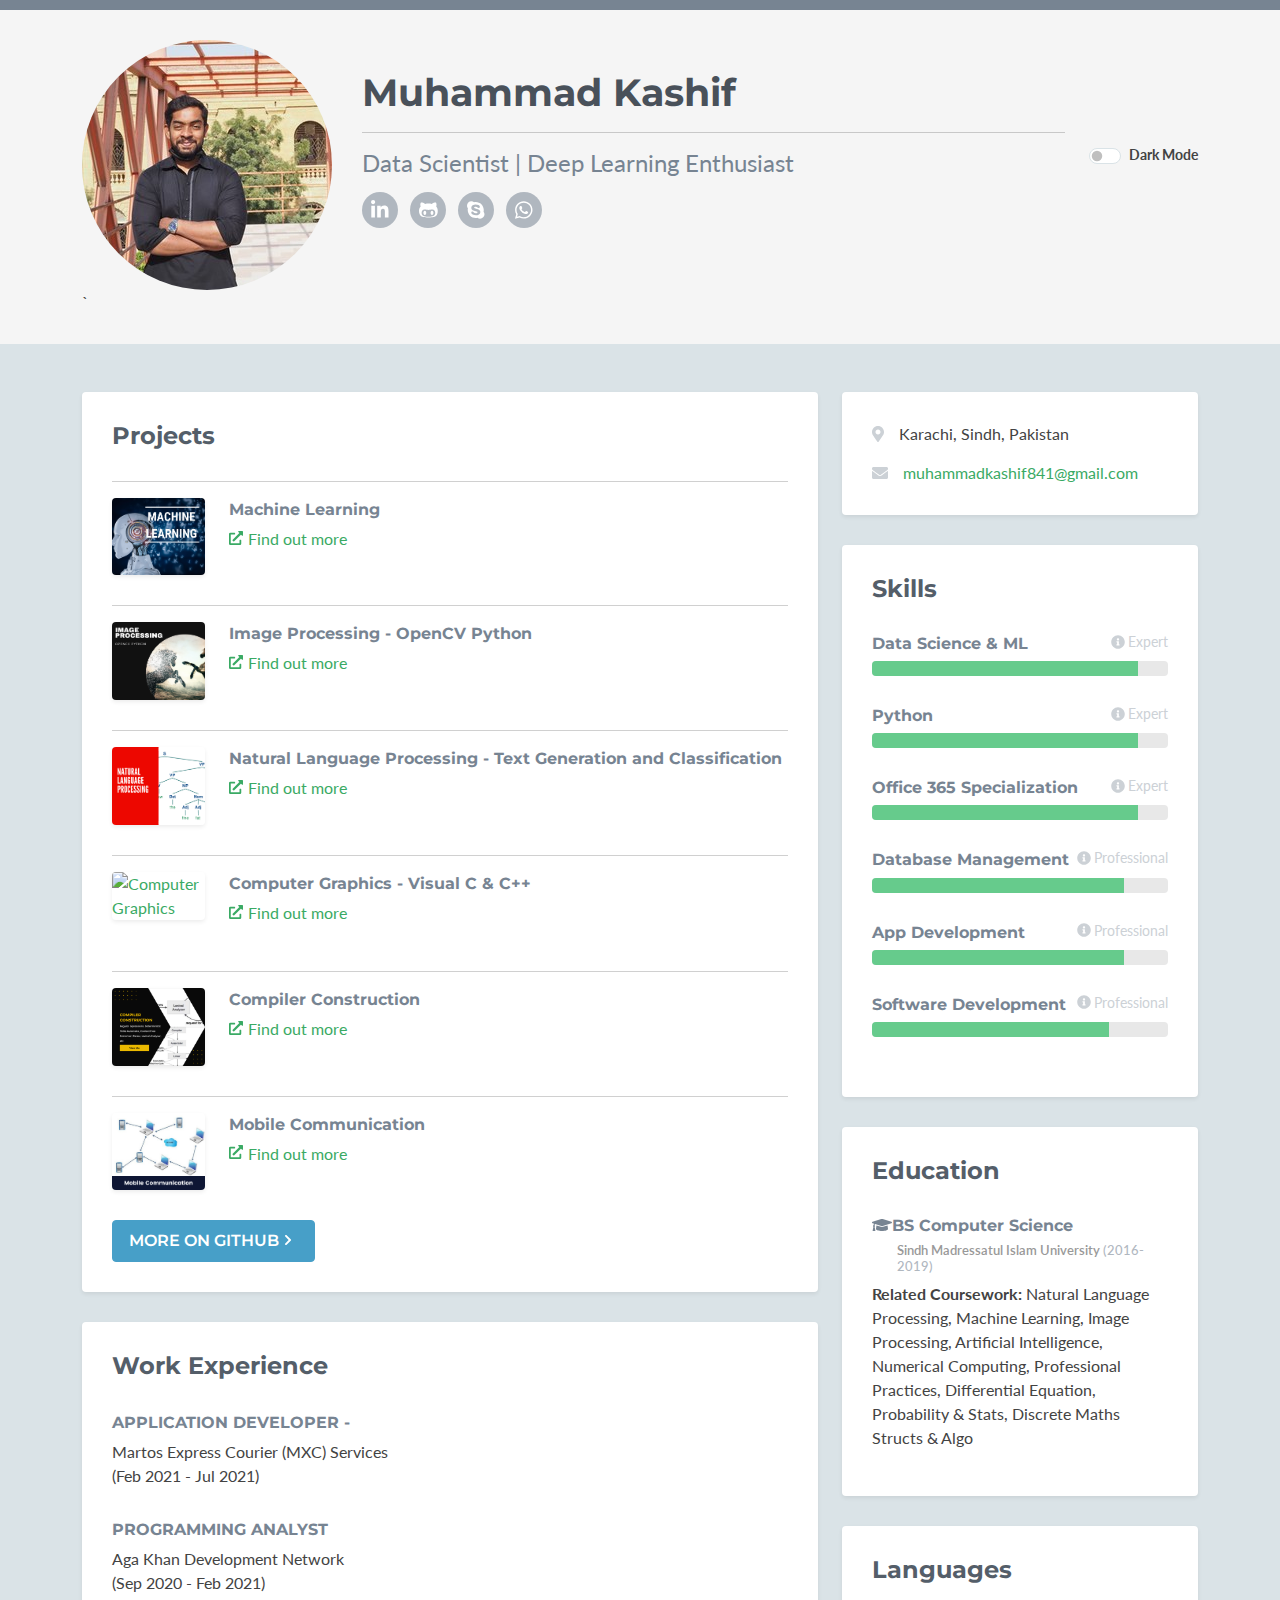
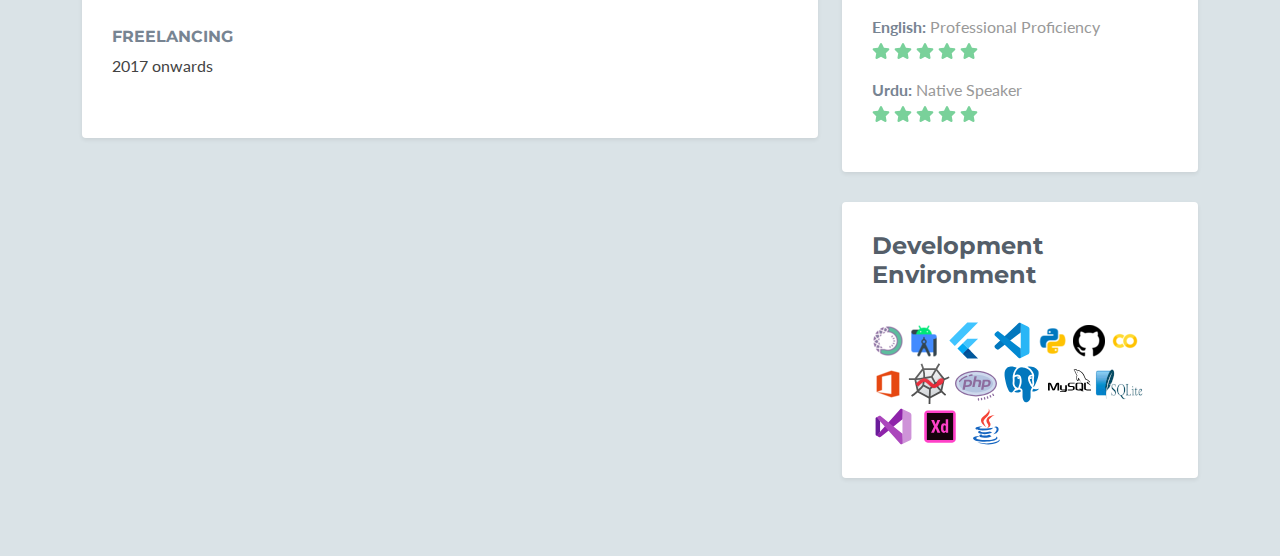
==== commit 7c5491f2: "v1.0.09" ====
--- a/index.html
+++ b/index.html
@@ -44,7 +44,7 @@
                         <hr class="divider" />
 		                <h2 class="desc">Data Scientist | Deep Learning Enthusiast</h2>   
 		                <ul class="social list-inline">
-                            <li class="list-inline-item"><a href="https://kashifm777.github.io" target="_blank"><i class="fas fa-globe"></i></a></li>
+                            <!--<li class="list-inline-item"><a href="https://kashifm777.github.io" target="_blank"><i class="fas fa-globe"></i></a></li>-->
 		                    <li class="list-inline-item"><a href="https://www.linkedin.com/in/kashifm777/" target="_blank"><i class="fab fa-linkedin-in"></i></a></li>
 		                    <li class="list-inline-item"><a href="https://github.com/kashifm777" target="_blank"><i class="fab fa-github-alt"></i></a></li>
                             <li class="list-inline-item"><a href="https://secure.skype.com/portal/profile" target="_blank"><i class="fab fa-skype"></i></a></li>
@@ -69,62 +69,6 @@
     <div class="container sections-wrapper py-5">
         <div class="row">
             <div class="primary col-lg-8 col-12">
-			<!-- About section hidden
-                <section class="about section">
-                    <div class="section-inner shadow-sm rounded">
-						<h2 class="heading">About Me</h2>
-                        <div class="content">
-                            <p>With 5G and PWAs, the computing architecture is shifting 180 degrees. There is a lot of excitement about it. Well, the need for developers and consultants is more than ever!</p>
-                            <center><b><i><p>Optimization is the Key 💙</p></i></b></center>
-                            <p>Defining, Developing, Testing, Analyzing, and Maintaining Applications in support of the achievement of Improvised Business Requirements.</p>
-                         
-                        </div>
-                    </div>
-                </section>
-				
-				
-				<!-- Hide featured projects
-               <section class="featured section">
-                    <div class="section-inner shadow-sm rounded">
-                        <h2 class="heading">Featured Projects</h2>
-                        <div class="content">    
-                                               
-                            <div class="item featured text-center">
-                                
-                                <div class="featured-image has-ribbon">
-                                    <a href="https://github.com/kashifm777/Traffic-Violation-Detection-System-TVDS.git" target="_blank">
-                                    <img class="img-fluid project-image rounded shadow-sm" src="assets/images/projects/TVDS-wordcloud.svg" alt="Wordcloud for Traffic Violation Detection Android Application" />
-                                    </a>
-                                    <!-- <div class="ribbon">
-                                        <div class="text">New</div>
-                                    </div>
-                                </div>
-                                
-                                <h3 class="title mb-3">Traffic Violation Android Application</h3>
-                                    
-                                <div class="desc text-start">                                    
-                                    <p>The project is divided into three phases. First there is Image acquisition, followed by its processing and finally detecting the violation. The situation there is compared with the preset threshold and camera is triggered if the violation is detected. Acquisition and transfer of image is done to the server via internet. The server runs an Image processing program which generates the penalty challan.</p>
-                                </div>
-                                <a class="btn btn-cta-secondary" href="https://github.com/kashifm777/Traffic-Violation-Detection-System-TVDS.git" target="_blank"><i class="fas fa-thumbs-up"></i>View on GitHub</a>                 
-                            </div>
-
-                            <hr class="divider" />
-                            
-                            <!-- Fast N Fit
-                            <div class="item row">
-                                <a class="col-md-4 col-12" href="https://github.com/kashifm777/Fast-Fit.git" target="_blank">
-                                <img class="img-fluid project-image rounded shadow-sm" src="assets/images/projects/Fast N Fit.png" alt="Fast N Fit" />
-                                </a>
-                                <div class="desc col-md-8 col-12">
-                                    <h3 class="title"><a href="https://github.com/kashifm777/Fast-Fit.git" target="_blank">Fast N Fit - Android App for Fitness</a></h3>
-                                    <p class="mb-2">Fast Fit is a community-based health and fitness mobile application. It aims to offer a social environment for people interested in health and fitness.</p>
-                                    <p><a class="more-link" href="https://github.com/kashifm777/Fast-Fit.git" target="_blank"><i class="fas fa-external-link-alt"></i>Find out more</a></p>
-                                </div>
-                            </div>
-                        
-                        </div>
-                    </div>
-                </section>-->
                 
                 <section class="projects section">
                     <div class="section-inner shadow-sm rounded">
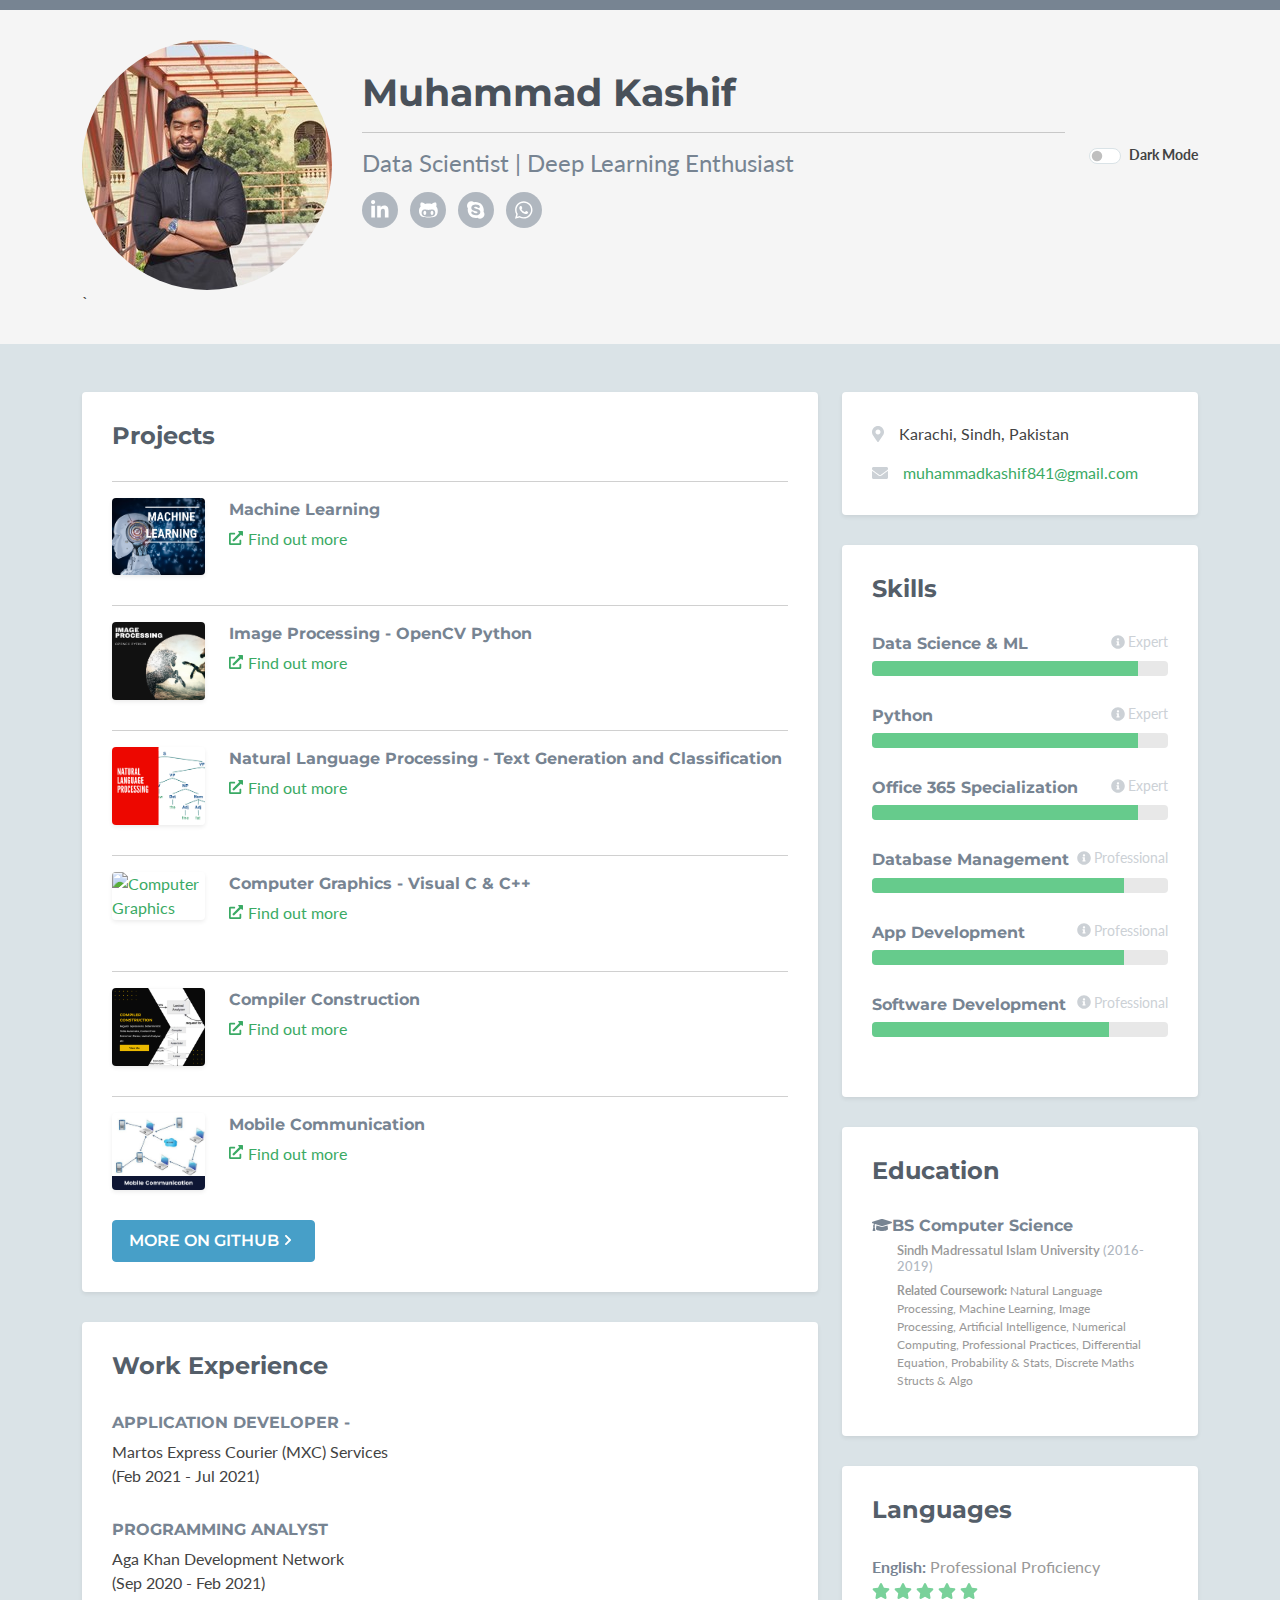
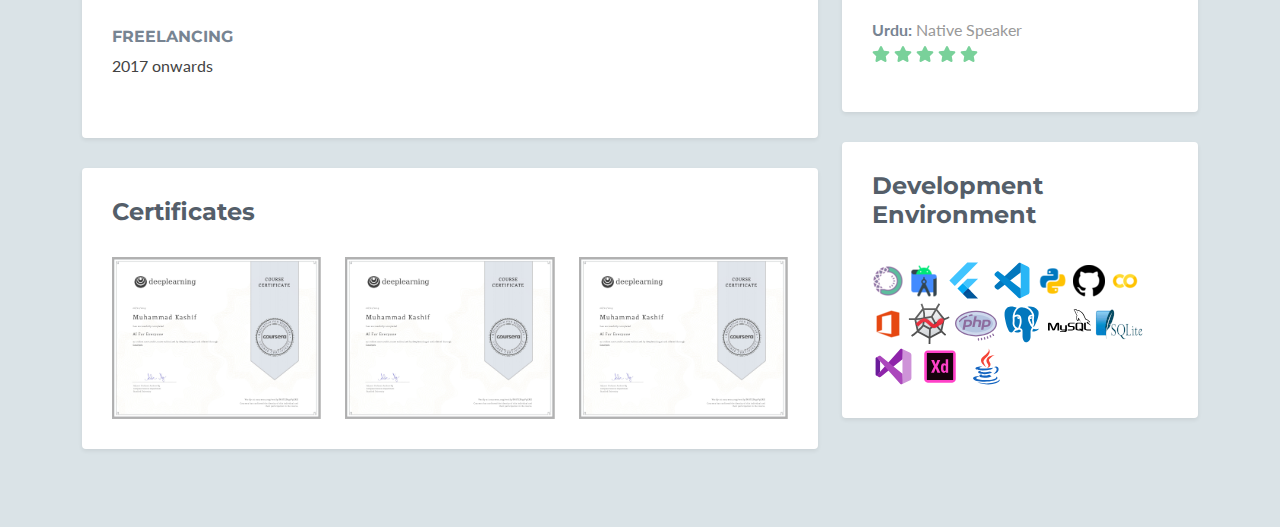
==== commit 332b1787: "v1.0.10" ====
--- a/index.html
+++ b/index.html
@@ -17,8 +17,6 @@
     <!-- Global CSS -->
     <link rel="stylesheet" href="assets/plugins/bootstrap/css/bootstrap.min.css">  
     
-    <!-- github calendar css
-    <link rel="stylesheet" href="assets/plugins/github-calendar/dist/github-calendar-responsive.css">
 	
     <!-- github activity css -->  
     <link rel="stylesheet" href="https://cdnjs.cloudflare.com/ajax/libs/octicons/2.0.2/octicons.min.css">  
@@ -178,6 +176,24 @@
                         </div><!--//content-->  
                     </div><!--//section-inner-->                 
                 </section><!--//section-->
+				
+				<section class="certificate section">
+                    <div class="section-inner shadow-sm rounded">
+                        <h2 class="heading">Certificates</h2>
+						<div class="row">
+							<div class="col-sm">
+								<img src="assets/images/certificates/AI_For_Everyone.jpg" alt="AI_For_Everyone" title="AI For Everyone Coursera" />
+							</div>
+							<div class="col-sm">
+								<img src="assets/images/certificates/AI_For_Everyone.jpg" alt="AI_For_Everyone" title="AI For Everyone Coursera" />
+							</div>
+							<div class="col-sm">
+								<img src="assets/images/certificates/AI_For_Everyone.jpg" alt="AI_For_Everyone" title="AI For Everyone Coursera" />
+							</div>
+						</div>
+                    </div><!--//section-inner-->                 
+                </section><!--//section-->
+				
             </div><!--//primary-->
 
             <div class="secondary col-lg-4 col-12">
--- a/assets/css/styles.css
+++ b/assets/css/styles.css
@@ -356,6 +356,12 @@
   font-weight: normal;
 }
 
+/* certificate section */
+.certificate img {
+	height: 100%;
+	width: 100%;
+}
+
 /* Git section */
 .github-graph {
   margin-bottom: 30px;
@@ -505,6 +511,13 @@
   color: #999;
   font-weight: 600;
   padding-left: 25px;
+}
+
+.education .item .course {
+  font-family: "Lato", arial, sans-serif;
+  font-size: 12px;
+  color: #999;
+  padding: 0 25px 0 25px;
 }
 
 .education .item .university .year {
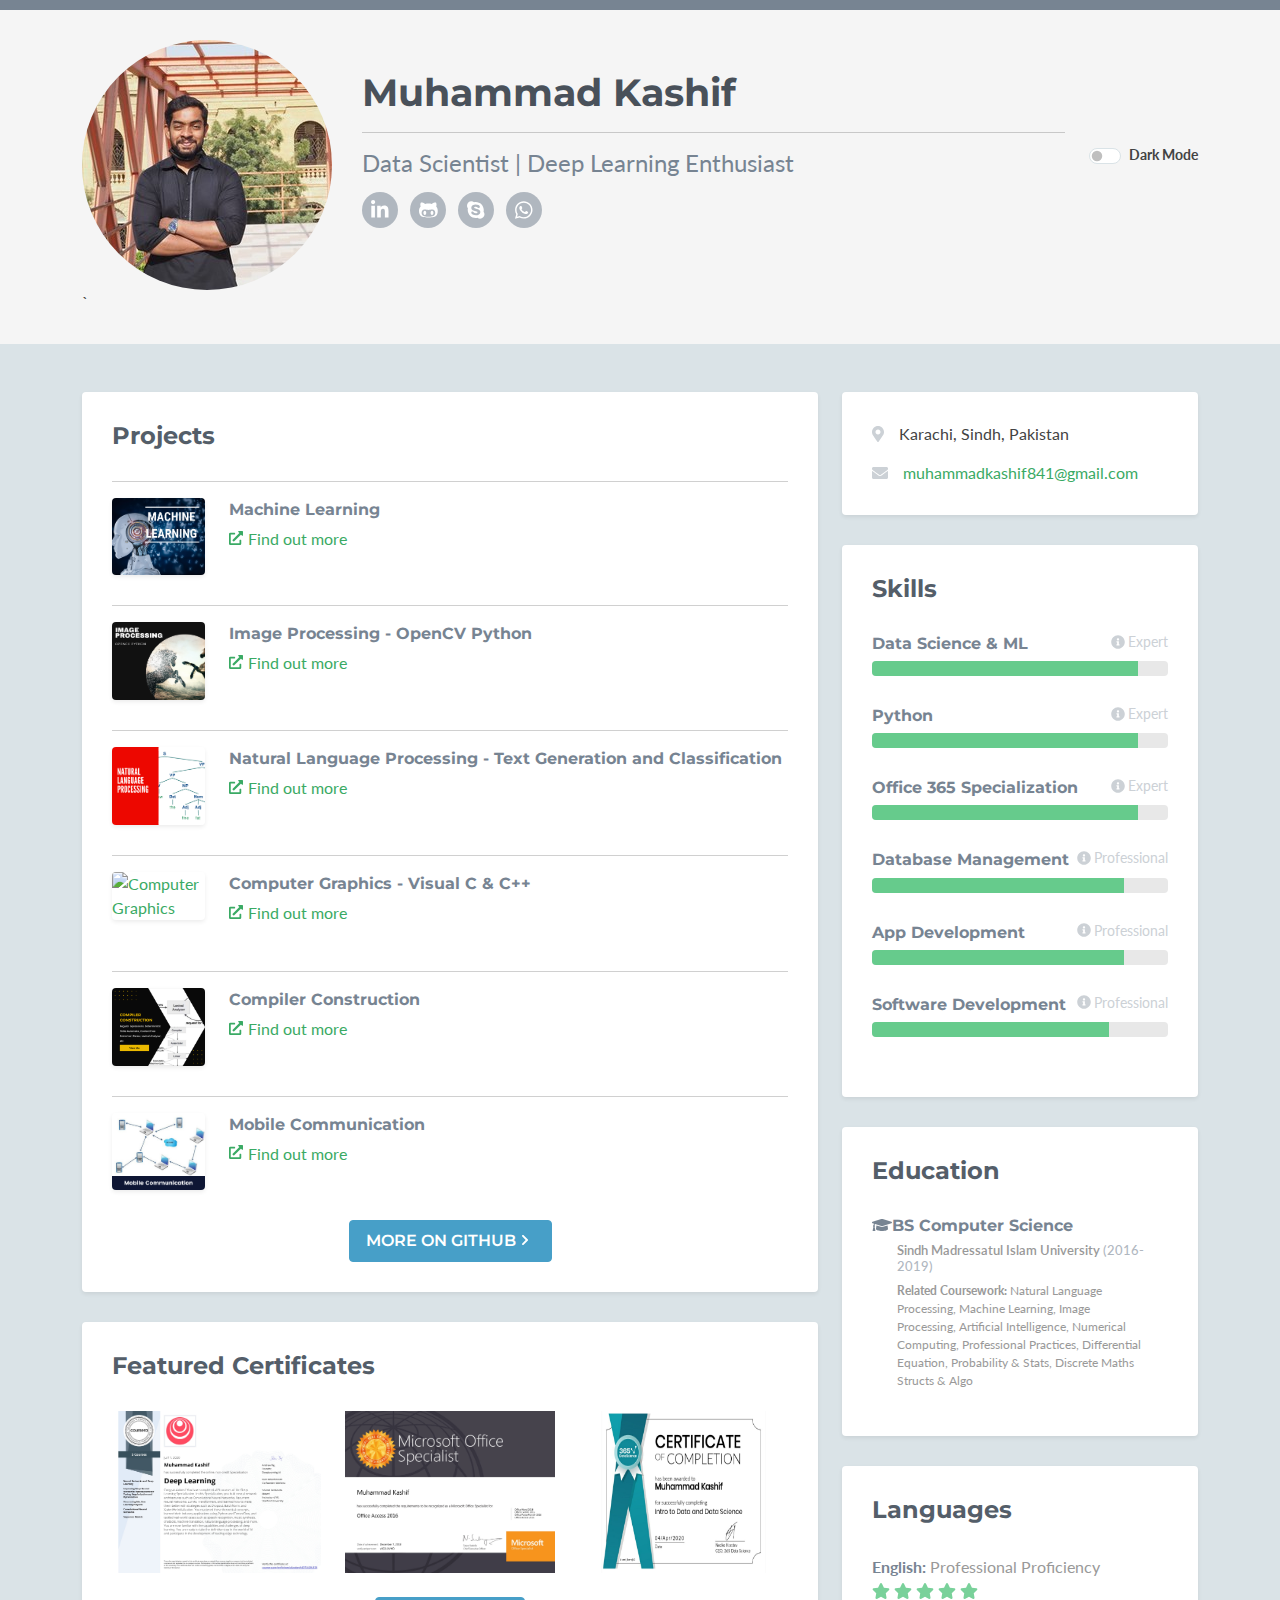
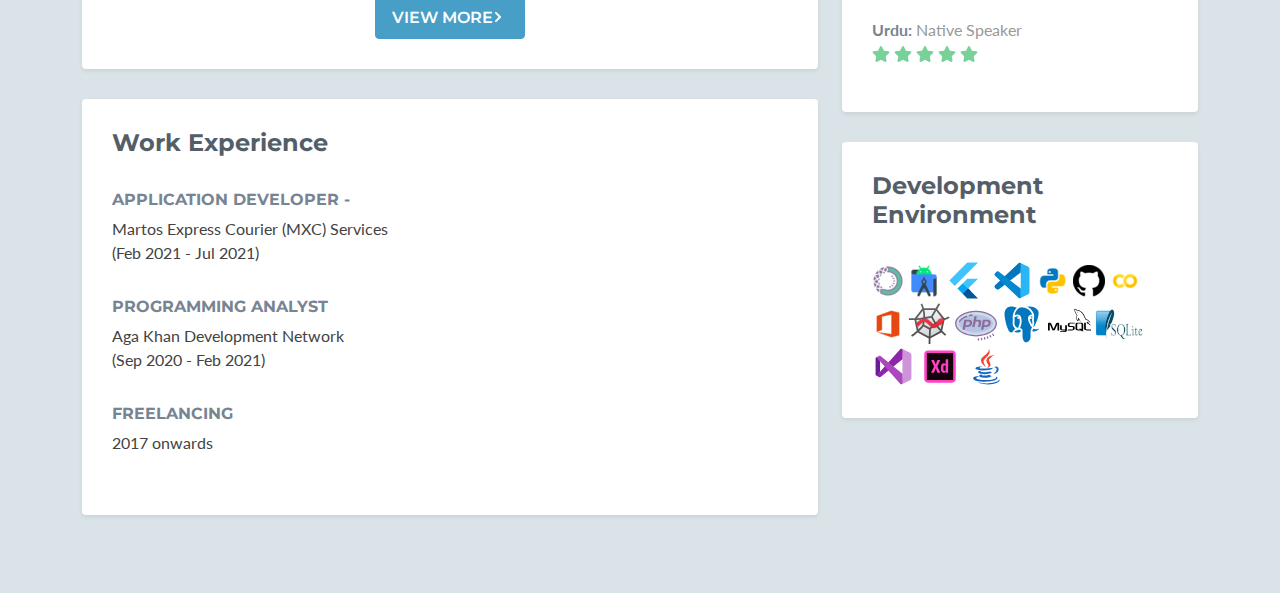
==== commit 009c5de6: "v1.0.11" ====
--- a/index.html
+++ b/index.html
@@ -145,9 +145,34 @@
                                 </div><!--//desc-->                          
                             </div><!--//item-->
                             
-                            <a class="btn btn-cta-secondary" href="https://github.com/kashifm777">More on GitHub <i class="fas fa-chevron-right pt-1"></i></a>
+                            <center><a class="btn btn-cta-secondary" href="https://github.com/kashifm777">More on GitHub <i class="fas fa-chevron-right pt-1"></i></a></center>
                             
                         </div><!--//content-->  
+                    </div><!--//section-inner-->                 
+                </section><!--//section-->
+
+                <section class="certificate section">
+                    <div class="section-inner shadow-sm rounded">
+                        <h2 class="heading">Featured Certificates</h2>
+						<div class="row">
+                            <div class="col-sm">
+								<a href="assets/images/certificates/coursera/Deep_Learning_Specialization.jpg" >
+									<img src="assets/images/certificates/coursera/Deep_Learning_Specialization.jpg" alt="Deep Learning Specialization" title="Deep Learning Specialization" />
+								</a>
+							</div>
+                            <div class="col-sm">
+                                <a href="assets/images/certificates/MOS/Access.jpg" >
+                                    <img src="assets/images/certificates/MOS/Access.jpg" alt="MS Access" title="MS Access" />
+                                </a>
+                            </div>
+                            <div class="col-sm">
+                                <a href="assets/images/certificates/365DataScience/Intro to Data and Data Science.jpg" >
+                                    <img src="assets/images/certificates/365DataScience/Intro to Data and Data Science.jpg" alt="Intro to Data and Data Science" title="Intro to Data and Data Science" />
+                                </a>
+                            </div>							
+						</div>
+						<br/>
+						<center><a class="btn btn-cta-secondary" href="certificates.html">View More<i class="fas fa-chevron-right pt-1"></i></a></center>
                     </div><!--//section-inner-->                 
                 </section><!--//section-->
                 
@@ -177,22 +202,7 @@
                     </div><!--//section-inner-->                 
                 </section><!--//section-->
 				
-				<section class="certificate section">
-                    <div class="section-inner shadow-sm rounded">
-                        <h2 class="heading">Certificates</h2>
-						<div class="row">
-							<div class="col-sm">
-								<img src="assets/images/certificates/AI_For_Everyone.jpg" alt="AI_For_Everyone" title="AI For Everyone Coursera" />
-							</div>
-							<div class="col-sm">
-								<img src="assets/images/certificates/AI_For_Everyone.jpg" alt="AI_For_Everyone" title="AI For Everyone Coursera" />
-							</div>
-							<div class="col-sm">
-								<img src="assets/images/certificates/AI_For_Everyone.jpg" alt="AI_For_Everyone" title="AI For Everyone Coursera" />
-							</div>
-						</div>
-                    </div><!--//section-inner-->                 
-                </section><!--//section-->
+				
 				
             </div><!--//primary-->
 
